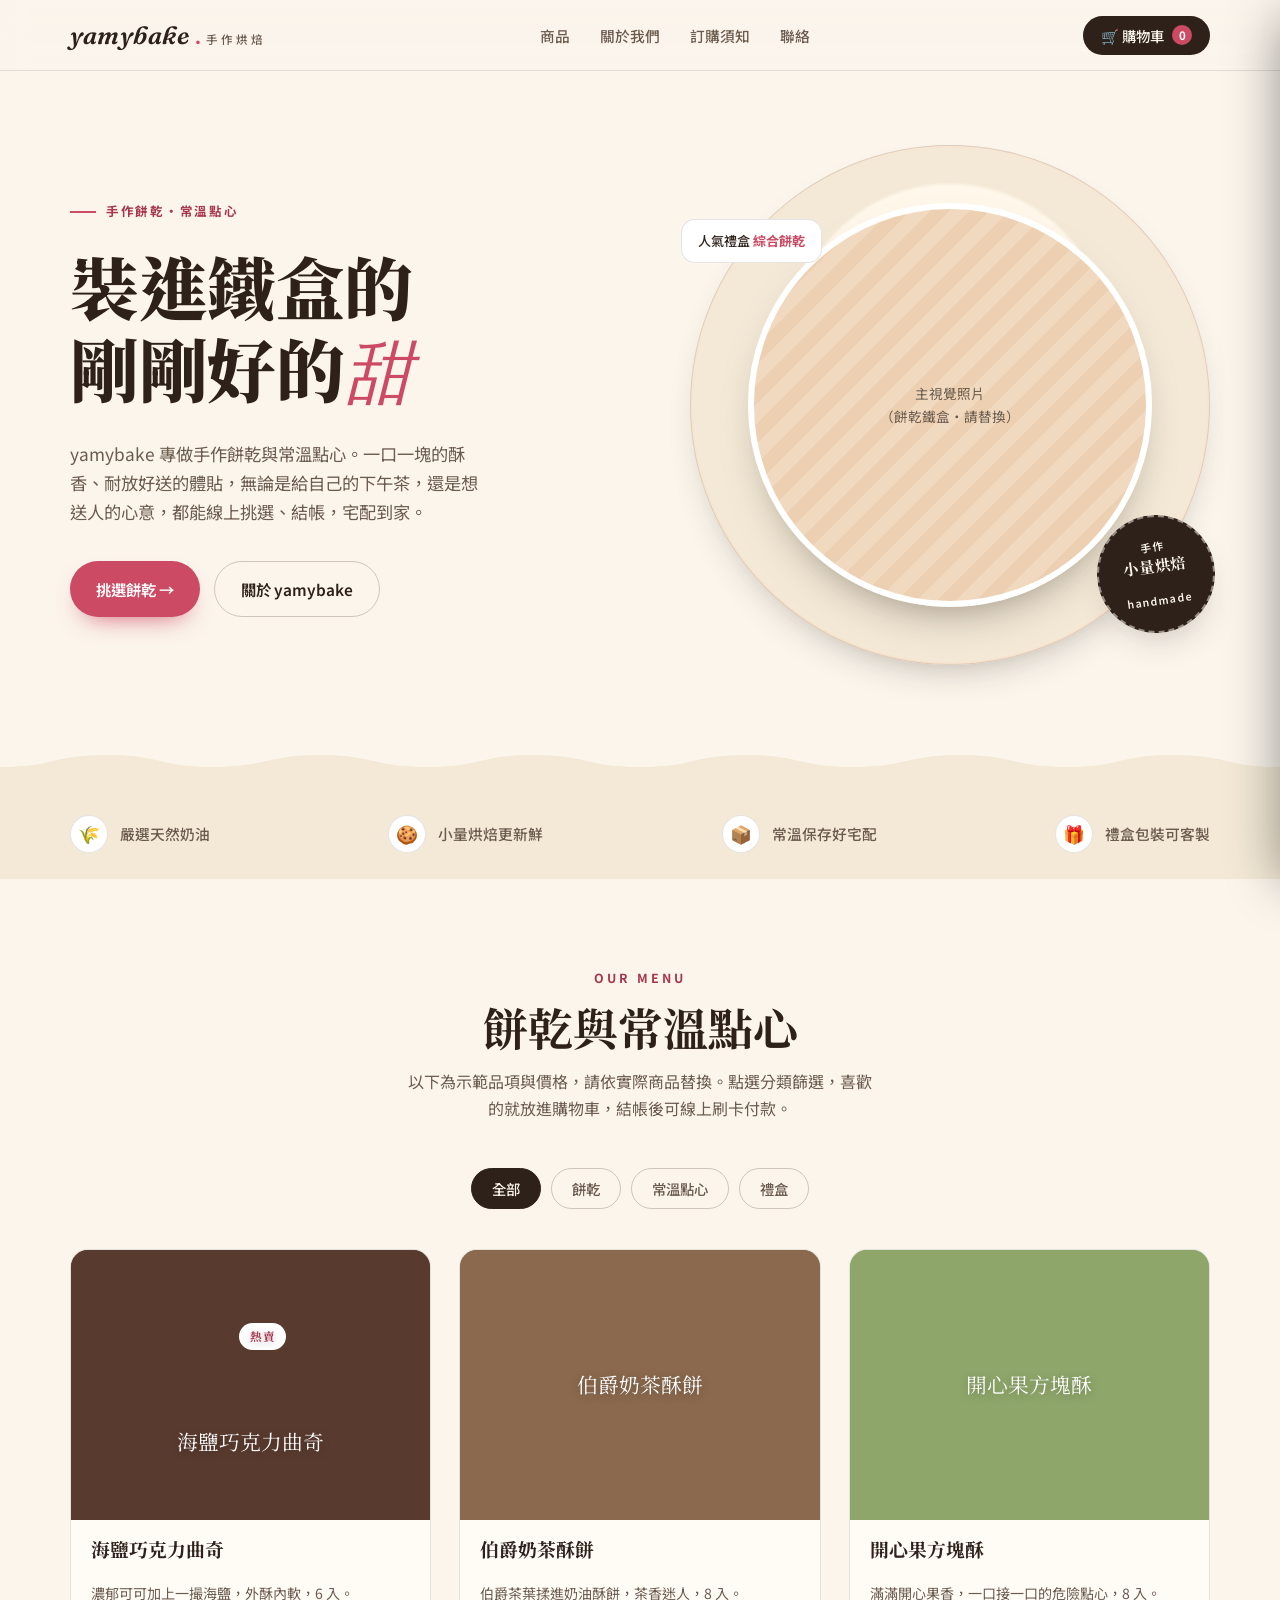
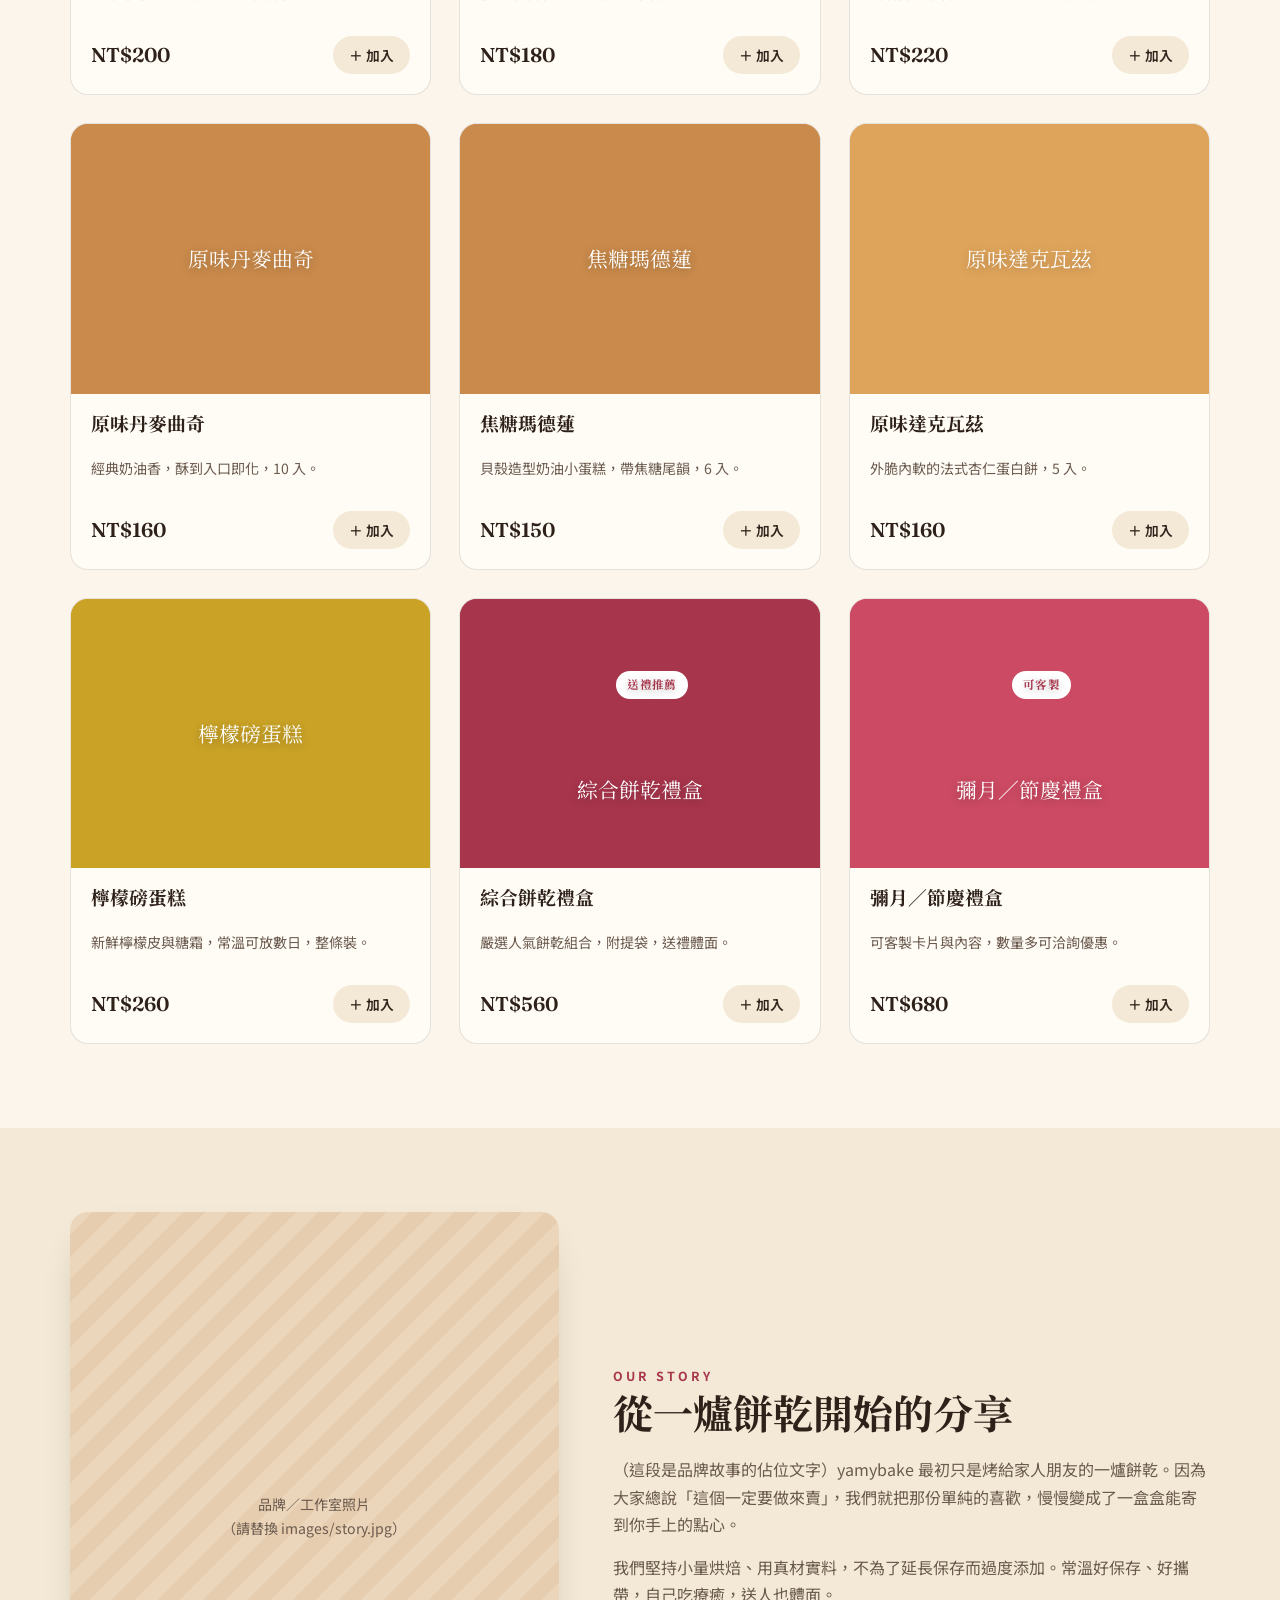
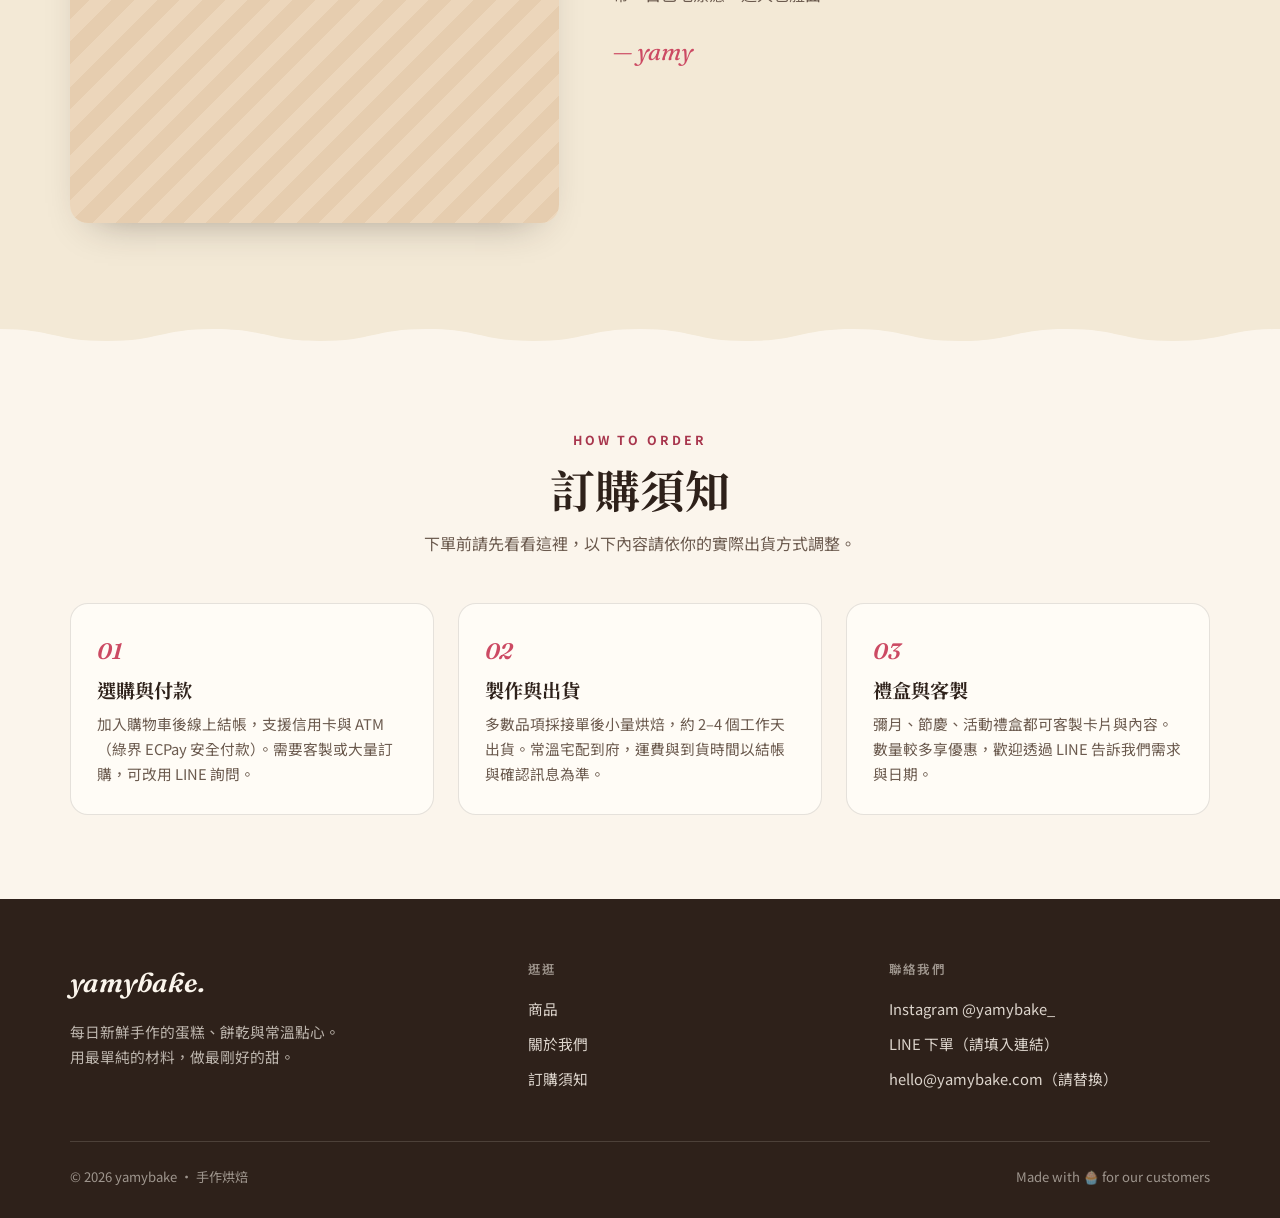
==== index.html @ 39fdef7c "Add files via upload" ====
<!DOCTYPE html>
<html lang="zh-Hant">
<head>
<meta charset="UTF-8">
<meta name="viewport" content="width=device-width, initial-scale=1.0">
<title>yamybake ・ 手作烘焙</title>
<meta name="description" content="yamybake 手作烘焙坊。每日新鮮製作的蛋糕、餅乾與常溫點心，線上瀏覽與下單。">
<link rel="preconnect" href="https://fonts.googleapis.com">
<link rel="preconnect" href="https://fonts.gstatic.com" crossorigin>
<link href="https://fonts.googleapis.com/css2?family=Fraunces:ital,opsz,wght@0,9..144,400;0,9..144,600;1,9..144,500&family=Noto+Sans+TC:wght@400;500;700&family=Noto+Serif+TC:wght@500;700;900&display=swap" rel="stylesheet">
<style>
  :root{
    --paper:#FBF5EC;
    --paper-2:#F3E9D6;
    --card:#FFFCF6;
    --ink:#2E211A;
    --ink-soft:#6B5A4E;
    --berry:#CC4A63;
    --berry-deep:#A8364D;
    --caramel:#DFA45C;
    --pistachio:#8FA76B;
    --line:rgba(46,33,26,.12);
    --line-strong:rgba(46,33,26,.22);
    --shadow:0 18px 40px -24px rgba(46,33,26,.45);
    --serif-tc:"Noto Serif TC",serif;
    --serif-en:"Fraunces",serif;
    --sans:"Noto Sans TC",system-ui,sans-serif;
    --r:18px;
  }
  *{box-sizing:border-box}
  html{scroll-behavior:smooth}
  body{
    margin:0;background:var(--paper);color:var(--ink);
    font-family:var(--sans);font-size:16px;line-height:1.7;
    -webkit-font-smoothing:antialiased;overflow-x:hidden;
  }
  h1,h2,h3{margin:0;line-height:1.2;font-weight:700}
  a{color:inherit}
  img{max-width:100%;display:block}
  button{font-family:inherit;cursor:pointer;border:none;background:none}
  .wrap{width:min(1140px,92vw);margin-inline:auto}
  .en{font-family:var(--serif-en);font-style:italic;font-weight:500}

  /* ---------- NAV ---------- */
  header.nav{
    position:sticky;top:0;z-index:60;
    background:rgba(251,245,236,.82);backdrop-filter:blur(12px);
    border-bottom:1px solid var(--line);
  }
  .nav-in{display:flex;align-items:center;justify-content:space-between;padding:14px 0}
  .brand{display:flex;align-items:baseline;gap:.5ch;text-decoration:none;letter-spacing:.5px}
  .brand .mark{font-family:var(--serif-en);font-style:italic;font-weight:600;font-size:1.55rem}
  .brand .dot{color:var(--berry);font-size:1.55rem;font-family:var(--serif-en)}
  .brand .tag{font-size:.72rem;color:var(--ink-soft);letter-spacing:.28em;text-transform:uppercase;font-weight:500}
  nav.links{display:flex;gap:30px;align-items:center}
  nav.links a{text-decoration:none;font-size:.92rem;font-weight:500;color:var(--ink-soft);transition:color .2s}
  nav.links a:hover{color:var(--ink)}
  .cart-btn{
    position:relative;display:inline-flex;align-items:center;gap:8px;
    background:var(--ink);color:var(--paper);padding:9px 18px;border-radius:999px;
    font-size:.9rem;font-weight:500;transition:transform .18s,background .2s;
  }
  .cart-btn:hover{transform:translateY(-1px);background:#3d2c22}
  .cart-count{
    background:var(--berry);color:#fff;border-radius:999px;min-width:20px;height:20px;
    display:inline-flex;align-items:center;justify-content:center;font-size:.72rem;font-weight:700;padding:0 5px;
  }
  .menu-toggle{display:none}

  /* ---------- HERO ---------- */
  .hero{position:relative;padding:74px 0 90px;overflow:hidden}
  .hero-grid{display:grid;grid-template-columns:1.05fr .95fr;gap:46px;align-items:center}
  .eyebrow{display:inline-flex;align-items:center;gap:10px;font-size:.78rem;letter-spacing:.22em;text-transform:uppercase;color:var(--berry-deep);font-weight:700;margin-bottom:22px}
  .eyebrow::before{content:"";width:26px;height:2px;background:var(--berry)}
  .hero h1{font-family:var(--serif-tc);font-weight:900;font-size:clamp(2.5rem,6vw,4.3rem);letter-spacing:-.5px}
  .hero h1 em{font-family:var(--serif-en);font-style:italic;font-weight:500;color:var(--berry)}
  .hero p.lede{font-size:1.08rem;color:var(--ink-soft);margin:24px 0 34px;max-width:42ch}
  .hero-cta{display:flex;gap:14px;flex-wrap:wrap}
  .btn{display:inline-flex;align-items:center;gap:9px;padding:14px 26px;border-radius:999px;font-weight:600;font-size:.96rem;text-decoration:none;transition:transform .18s,box-shadow .2s,background .2s,color .2s}
  .btn-primary{background:var(--berry);color:#fff;box-shadow:0 12px 26px -14px var(--berry)}
  .btn-primary:hover{transform:translateY(-2px);background:var(--berry-deep)}
  .btn-ghost{border:1.5px solid var(--line-strong);color:var(--ink)}
  .btn-ghost:hover{border-color:var(--ink);transform:translateY(-2px)}

  /* hero visual — stacked plate + seal */
  .hero-visual{position:relative;aspect-ratio:1/1;border-radius:50%;
    background:
      radial-gradient(circle at 50% 38%, #fff7ea 0 38%, transparent 39%),
      radial-gradient(circle at 50% 50%, var(--paper-2) 0 70%, transparent 71%),
      conic-gradient(from 200deg, #f6ddc6, #f7e7d2, #fbe2d2, #f6ddc6);
    box-shadow:var(--shadow);display:grid;place-items:center;border:1px solid var(--line)}
  .hero-photo{width:78%;aspect-ratio:1/1;border-radius:50%;object-fit:cover;border:6px solid #fff;box-shadow:0 22px 44px -22px rgba(46,33,26,.5);
    background:repeating-linear-gradient(135deg,#f0d9bf 0 14px,#ecd0b1 14px 28px);display:grid;place-items:center;color:var(--ink-soft);text-align:center;font-size:.85rem;padding:20px}
  .seal{position:absolute;right:-6px;bottom:6%;width:118px;height:118px;border-radius:50%;
    background:var(--ink);color:var(--paper);display:grid;place-items:center;text-align:center;
    font-size:.66rem;letter-spacing:.12em;line-height:1.5;font-weight:600;transform:rotate(-8deg);
    border:2px dashed rgba(251,245,236,.5);box-shadow:var(--shadow)}
  .seal b{font-family:var(--serif-tc);font-size:.95rem;display:block;letter-spacing:.05em}
  .float-tag{position:absolute;left:-10px;top:14%;background:#fff;border:1px solid var(--line);border-radius:14px;
    padding:10px 16px;box-shadow:var(--shadow);font-size:.82rem;font-weight:500}
  .float-tag b{color:var(--berry)}

  /* scallop divider — the signature piped-cream edge */
  .scallop{display:block;width:100%;height:34px;color:var(--paper)}
  .band{background:var(--paper-2)}

  /* ---------- VALUES strip ---------- */
  .values{background:var(--paper-2);padding:26px 0}
  .values-in{display:flex;gap:14px;justify-content:space-between;flex-wrap:wrap}
  .value{display:flex;align-items:center;gap:12px;font-size:.92rem;color:var(--ink-soft);font-weight:500}
  .value .ic{width:38px;height:38px;border-radius:50%;background:#fff;display:grid;place-items:center;font-size:1.1rem;border:1px solid var(--line)}

  /* ---------- MENU ---------- */
  section.menu{padding:84px 0}
  .sec-head{text-align:center;margin-bottom:46px}
  .sec-head .kicker{font-size:.78rem;letter-spacing:.24em;text-transform:uppercase;color:var(--berry-deep);font-weight:700}
  .sec-head h2{font-family:var(--serif-tc);font-size:clamp(1.9rem,4vw,2.8rem);margin-top:10px}
  .sec-head p{color:var(--ink-soft);max-width:52ch;margin:14px auto 0}
  .cats{display:flex;gap:10px;justify-content:center;flex-wrap:wrap;margin-bottom:40px}
  .cat{padding:9px 20px;border-radius:999px;border:1.5px solid var(--line-strong);font-size:.9rem;font-weight:500;color:var(--ink-soft);background:transparent;transition:all .2s}
  .cat[aria-pressed="true"]{background:var(--ink);color:var(--paper);border-color:var(--ink)}
  .cat:hover{border-color:var(--ink)}

  .grid{display:grid;grid-template-columns:repeat(3,1fr);gap:28px}
  .card{background:var(--card);border:1px solid var(--line);border-radius:var(--r);overflow:hidden;
    display:flex;flex-direction:column;transition:transform .22s,box-shadow .22s}
  .card:hover{transform:translateY(-5px);box-shadow:var(--shadow)}
  .thumb{aspect-ratio:4/3;position:relative;display:grid;place-items:center;color:#fff;font-family:var(--serif-tc);font-size:1.3rem;text-align:center;padding:18px}
  .thumb .ph{position:absolute;inset:0;opacity:.92}
  .thumb span{position:relative;z-index:2;text-shadow:0 2px 10px rgba(0,0,0,.25)}
  .badge{position:absolute;z-index:3;top:12px;left:12px;background:#fff;color:var(--berry-deep);font-size:.72rem;font-weight:700;padding:4px 11px;border-radius:999px;letter-spacing:.04em}
  .card-body{padding:18px 20px 20px;display:flex;flex-direction:column;gap:8px;flex:1}
  .card-body h3{font-family:var(--serif-tc);font-size:1.18rem}
  .card-body .desc{font-size:.88rem;color:var(--ink-soft);flex:1}
  .card-foot{display:flex;align-items:center;justify-content:space-between;margin-top:8px}
  .price{font-family:var(--serif-en);font-style:normal;font-weight:600;font-size:1.25rem}
  .price small{font-size:.8rem;color:var(--ink-soft);font-family:var(--sans);font-weight:400}
  .add{display:inline-flex;align-items:center;gap:7px;background:var(--paper-2);color:var(--ink);
    padding:9px 16px;border-radius:999px;font-size:.86rem;font-weight:600;transition:background .2s,transform .15s}
  .add:hover{background:var(--berry);color:#fff}
  .add:active{transform:scale(.95)}

  /* ---------- STORY ---------- */
  .story{padding:84px 0;background:var(--paper-2)}
  .story-grid{display:grid;grid-template-columns:.9fr 1.1fr;gap:54px;align-items:center}
  .story-img{aspect-ratio:4/5;border-radius:var(--r);background:repeating-linear-gradient(135deg,#ecd6bb 0 16px,#e6cdaf 16px 32px);
    display:grid;place-items:center;color:var(--ink-soft);text-align:center;padding:24px;box-shadow:var(--shadow);font-size:.88rem}
  .story h2{font-family:var(--serif-tc);font-size:clamp(1.8rem,3.6vw,2.5rem);margin-bottom:20px}
  .story p{color:var(--ink-soft);margin:0 0 16px}
  .sign{font-family:var(--serif-en);font-style:italic;font-size:1.5rem;color:var(--berry);margin-top:24px}

  /* ---------- ORDER INFO ---------- */
  .info{padding:84px 0}
  .info-grid{display:grid;grid-template-columns:repeat(3,1fr);gap:24px;margin-top:14px}
  .info-card{background:var(--card);border:1px solid var(--line);border-radius:var(--r);padding:28px 26px}
  .info-card .n{font-family:var(--serif-en);font-style:italic;font-size:1.4rem;color:var(--berry);font-weight:600}
  .info-card h3{font-family:var(--serif-tc);font-size:1.2rem;margin:8px 0 10px}
  .info-card p{color:var(--ink-soft);font-size:.92rem;margin:0}

  /* ---------- FOOTER ---------- */
  footer{background:var(--ink);color:var(--paper);padding:60px 0 30px}
  .foot-grid{display:grid;grid-template-columns:1.3fr 1fr 1fr;gap:40px;margin-bottom:40px}
  footer .mark{font-family:var(--serif-en);font-style:italic;font-weight:600;font-size:1.7rem}
  footer p{color:rgba(251,245,236,.7);font-size:.92rem;margin:14px 0 0}
  footer h4{font-size:.78rem;letter-spacing:.18em;text-transform:uppercase;color:rgba(251,245,236,.55);margin:0 0 16px;font-weight:600}
  footer a{display:block;text-decoration:none;color:rgba(251,245,236,.85);font-size:.92rem;margin-bottom:10px;transition:color .2s}
  footer a:hover{color:#fff}
  .foot-bottom{border-top:1px solid rgba(251,245,236,.15);padding-top:24px;display:flex;justify-content:space-between;flex-wrap:wrap;gap:10px;font-size:.82rem;color:rgba(251,245,236,.55)}

  /* ---------- CART DRAWER ---------- */
  .overlay{position:fixed;inset:0;background:rgba(46,33,26,.45);opacity:0;pointer-events:none;transition:opacity .3s;z-index:90}
  .overlay.open{opacity:1;pointer-events:auto}
  .drawer{position:fixed;top:0;right:0;height:100%;width:min(420px,100vw);background:var(--paper);z-index:100;
    transform:translateX(100%);transition:transform .34s cubic-bezier(.4,0,.2,1);display:flex;flex-direction:column;box-shadow:-20px 0 50px -20px rgba(0,0,0,.4)}
  .drawer.open{transform:none}
  .drawer-head{display:flex;align-items:center;justify-content:space-between;padding:22px 24px;border-bottom:1px solid var(--line)}
  .drawer-head h3{font-family:var(--serif-tc);font-size:1.3rem}
  .close{font-size:1.6rem;line-height:1;color:var(--ink-soft);width:36px;height:36px;border-radius:50%;transition:background .2s}
  .close:hover{background:var(--paper-2)}
  .drawer-body{flex:1;overflow-y:auto;padding:8px 24px}
  .empty{text-align:center;color:var(--ink-soft);padding:60px 10px}
  .empty .big{font-size:2.4rem;margin-bottom:10px}
  .line-item{display:flex;gap:14px;padding:18px 0;border-bottom:1px solid var(--line)}
  .li-thumb{width:62px;height:62px;border-radius:12px;flex-shrink:0;display:grid;place-items:center;color:#fff;font-size:.7rem;text-align:center;font-weight:600}
  .li-main{flex:1;min-width:0}
  .li-main .nm{font-weight:600;font-size:.95rem}
  .li-main .pr{color:var(--ink-soft);font-size:.85rem}
  .qty{display:inline-flex;align-items:center;gap:0;border:1px solid var(--line-strong);border-radius:999px;margin-top:8px}
  .qty button{width:28px;height:28px;font-size:1rem;color:var(--ink);display:grid;place-items:center;border-radius:50%}
  .qty button:hover{color:var(--berry)}
  .qty span{min-width:26px;text-align:center;font-size:.9rem;font-weight:600}
  .li-remove{align-self:flex-start;color:var(--ink-soft);font-size:.78rem;text-decoration:underline;margin-top:2px}
  .li-remove:hover{color:var(--berry)}
  .drawer-foot{padding:20px 24px;border-top:1px solid var(--line);background:var(--card)}
  .total-row{display:flex;justify-content:space-between;align-items:baseline;margin-bottom:16px}
  .total-row .lab{color:var(--ink-soft);font-size:.92rem}
  .total-row .amt{font-family:var(--serif-en);font-weight:600;font-size:1.7rem}
  .checkout-btn{width:100%;background:var(--berry);color:#fff;padding:15px;border-radius:999px;font-size:1rem;font-weight:600;transition:background .2s}
  .checkout-btn:hover{background:var(--berry-deep)}
  .checkout-btn:disabled{background:var(--line-strong);cursor:not-allowed}

  /* checkout form */
  .form-field{margin-bottom:14px}
  .form-field label{display:block;font-size:.82rem;font-weight:600;margin-bottom:6px}
  .form-field input,.form-field select,.form-field textarea{
    width:100%;padding:11px 14px;border:1px solid var(--line-strong);border-radius:12px;font-family:inherit;font-size:.92rem;background:#fff;color:var(--ink)}
  .form-field input:focus,.form-field select:focus,.form-field textarea:focus{outline:2px solid var(--berry);outline-offset:1px;border-color:var(--berry)}
  .form-row{display:grid;grid-template-columns:1fr 1fr;gap:12px}
  .back-link{font-size:.85rem;color:var(--ink-soft);text-decoration:underline;margin-bottom:14px;display:inline-block}
  .send-actions{display:flex;flex-direction:column;gap:10px;margin-top:6px}
  .btn-line{background:#06C755;color:#fff;width:100%;padding:14px;border-radius:999px;font-weight:600;display:flex;align-items:center;justify-content:center;gap:8px}
  .btn-line:hover{filter:brightness(.95)}
  .btn-copy{background:var(--paper-2);color:var(--ink);width:100%;padding:13px;border-radius:999px;font-weight:600}
  .btn-copy:hover{background:var(--line-strong)}
  .order-preview{background:#fff;border:1px dashed var(--line-strong);border-radius:12px;padding:14px;font-size:.82rem;white-space:pre-wrap;color:var(--ink-soft);max-height:140px;overflow:auto;margin-bottom:14px}

  /* toast */
  .toast{position:fixed;bottom:26px;left:50%;transform:translateX(-50%) translateY(20px);
    background:var(--ink);color:var(--paper);padding:13px 24px;border-radius:999px;font-size:.9rem;font-weight:500;
    opacity:0;pointer-events:none;transition:all .3s;z-index:200;box-shadow:var(--shadow)}
  .toast.show{opacity:1;transform:translateX(-50%) translateY(0)}

  /* reveal animation */
  .reveal{opacity:0;transform:translateY(22px);transition:opacity .7s ease,transform .7s ease}
  .reveal.in{opacity:1;transform:none}

  /* ---------- RESPONSIVE ---------- */
  @media(max-width:900px){
    .hero-grid{grid-template-columns:1fr;gap:36px}
    .hero-visual{max-width:380px;margin-inline:auto;order:-1}
    .story-grid{grid-template-columns:1fr;gap:30px}
    .grid{grid-template-columns:repeat(2,1fr);gap:18px}
    .info-grid{grid-template-columns:1fr}
    .foot-grid{grid-template-columns:1fr;gap:28px}
    nav.links{display:none}
    .menu-toggle{display:grid;place-items:center;width:42px;height:42px;border-radius:50%;background:var(--paper-2)}
    nav.links.show{display:flex;position:absolute;top:100%;left:0;right:0;background:var(--paper);flex-direction:column;gap:0;padding:8px 0;border-bottom:1px solid var(--line)}
    nav.links.show a{padding:13px 6vw;width:100%}
  }
  @media(max-width:540px){
    .grid{grid-template-columns:1fr}
    .values-in{justify-content:flex-start}
    .form-row{grid-template-columns:1fr}
  }
  @media(prefers-reduced-motion:reduce){
    *{transition:none!important;animation:none!important;scroll-behavior:auto}
    .reveal{opacity:1;transform:none}
  }
</style>
</head>
<body>

<!-- ============ NAV ============ -->
<header class="nav">
  <div class="wrap nav-in">
    <a href="#top" class="brand">
      <span class="mark">yamybake</span><span class="dot">.</span>
      <span class="tag">手作烘焙</span>
    </a>
    <nav class="links" id="navLinks">
      <a href="#menu">商品</a>
      <a href="#story">關於我們</a>
      <a href="#info">訂購須知</a>
      <a href="#contact">聯絡</a>
    </nav>
    <div style="display:flex;align-items:center;gap:10px">
      <button class="cart-btn" id="openCart" aria-label="開啟購物車">
        🛒 購物車 <span class="cart-count" id="cartCount">0</span>
      </button>
      <button class="menu-toggle" id="menuToggle" aria-label="選單">☰</button>
    </div>
  </div>
</header>

<!-- ============ HERO ============ -->
<main id="top">
<section class="hero">
  <div class="wrap hero-grid">
    <div class="reveal">
      <span class="eyebrow">手作餅乾・常溫點心</span>
      <h1>裝進鐵盒的<br>剛剛好的<em>甜</em></h1>
      <p class="lede">yamybake 專做手作餅乾與常溫點心。一口一塊的酥香、耐放好送的體貼，無論是給自己的下午茶，還是想送人的心意，都能線上挑選、結帳，宅配到家。</p>
      <div class="hero-cta">
        <a href="#menu" class="btn btn-primary">挑選餅乾 →</a>
        <a href="#story" class="btn btn-ghost">關於 yamybake</a>
      </div>
    </div>
    <div class="reveal">
      <div class="hero-visual">
        <!-- 換成你的招牌甜點照：把下面 div 換成 <img src="images/hero.jpg" class="hero-photo" alt="..."> -->
        <div class="hero-photo">主視覺照片<br>（餅乾鐵盒・請替換）</div>
        <div class="seal"><span>手作<br><b>小量烘焙</b><br>handmade</span></div>
        <div class="float-tag">人氣禮盒 <b>綜合餅乾</b></div>
      </div>
    </div>
  </div>
</section>
</main>

<svg class="scallop" viewBox="0 0 1200 34" preserveAspectRatio="none" aria-hidden="true"><path fill="currentColor" d="M0,34 V12 C50,12 50,0 100,0 S150,12 200,12 250,0 300,0 350,12 400,12 450,0 500,0 550,12 600,12 650,0 700,0 750,12 800,12 850,0 900,0 950,12 1000,12 1050,0 1100,0 1150,12 1200,12 V34 Z" style="color:var(--paper-2)"></path></svg>

<!-- ============ VALUES ============ -->
<div class="values">
  <div class="wrap values-in">
    <div class="value"><span class="ic">🌾</span>嚴選天然奶油</div>
    <div class="value"><span class="ic">🍪</span>小量烘焙更新鮮</div>
    <div class="value"><span class="ic">📦</span>常溫保存好宅配</div>
    <div class="value"><span class="ic">🎁</span>禮盒包裝可客製</div>
  </div>
</div>

<!-- ============ MENU ============ -->
<section class="menu" id="menu">
  <div class="wrap">
    <div class="sec-head reveal">
      <span class="kicker">Our Menu</span>
      <h2>餅乾與常溫點心</h2>
      <p>以下為示範品項與價格，請依實際商品替換。點選分類篩選，喜歡的就放進購物車，結帳後可線上刷卡付款。</p>
    </div>
    <div class="cats" id="cats"></div>
    <div class="grid" id="grid"></div>
  </div>
</section>

<!-- ============ STORY ============ -->
<section class="story" id="story">
  <div class="wrap story-grid">
    <div class="story-img reveal">品牌／工作室照片<br>（請替換 images/story.jpg）</div>
    <div class="reveal">
      <span class="kicker" style="color:var(--berry-deep);font-weight:700;letter-spacing:.24em;text-transform:uppercase;font-size:.78rem">Our Story</span>
      <h2>從一爐餅乾開始的分享</h2>
      <p>（這段是品牌故事的佔位文字）yamybake 最初只是烤給家人朋友的一爐餅乾。因為大家總說「這個一定要做來賣」，我們就把那份單純的喜歡，慢慢變成了一盒盒能寄到你手上的點心。</p>
      <p>我們堅持小量烘焙、用真材實料，不為了延長保存而過度添加。常溫好保存、好攜帶，自己吃療癒，送人也體面。</p>
      <div class="sign">— yamy</div>
    </div>
  </div>
</section>

<svg class="scallop" viewBox="0 0 1200 34" preserveAspectRatio="none" aria-hidden="true" style="transform:scaleY(-1)"><path fill="currentColor" d="M0,34 V12 C50,12 50,0 100,0 S150,12 200,12 250,0 300,0 350,12 400,12 450,0 500,0 550,12 600,12 650,0 700,0 750,12 800,12 850,0 900,0 950,12 1000,12 1050,0 1100,0 1150,12 1200,12 V34 Z" style="color:var(--paper-2)"></path></svg>

<!-- ============ ORDER INFO ============ -->
<section class="info" id="info">
  <div class="wrap">
    <div class="sec-head reveal">
      <span class="kicker">How to Order</span>
      <h2>訂購須知</h2>
      <p>下單前請先看看這裡，以下內容請依你的實際出貨方式調整。</p>
    </div>
    <div class="info-grid">
      <div class="info-card reveal"><div class="n">01</div><h3>選購與付款</h3><p>加入購物車後線上結帳，支援信用卡與 ATM（綠界 ECPay 安全付款）。需要客製或大量訂購，可改用 LINE 詢問。</p></div>
      <div class="info-card reveal"><div class="n">02</div><h3>製作與出貨</h3><p>多數品項採接單後小量烘焙，約 2–4 個工作天出貨。常溫宅配到府，運費與到貨時間以結帳與確認訊息為準。</p></div>
      <div class="info-card reveal"><div class="n">03</div><h3>禮盒與客製</h3><p>彌月、節慶、活動禮盒都可客製卡片與內容。數量較多享優惠，歡迎透過 LINE 告訴我們需求與日期。</p></div>
    </div>
  </div>
</section>

<!-- ============ FOOTER ============ -->
<footer id="contact">
  <div class="wrap">
    <div class="foot-grid">
      <div>
        <span class="mark">yamybake.</span>
        <p>每日新鮮手作的蛋糕、餅乾與常溫點心。<br>用最單純的材料，做最剛好的甜。</p>
      </div>
      <div>
        <h4>逛逛</h4>
        <a href="#menu">商品</a>
        <a href="#story">關於我們</a>
        <a href="#info">訂購須知</a>
      </div>
      <div>
        <h4>聯絡我們</h4>
        <a href="https://www.instagram.com/yamybake_/" target="_blank" rel="noopener">Instagram @yamybake_</a>
        <a href="#" id="lineFoot" target="_blank" rel="noopener">LINE 下單（請填入連結）</a>
        <a href="mailto:hello@yamybake.com">hello@yamybake.com（請替換）</a>
      </div>
    </div>
    <div class="foot-bottom">
      <span>© <span id="yr"></span> yamybake ・ 手作烘焙</span>
      <span>Made with 🧁 for our customers</span>
    </div>
  </div>
</footer>

<!-- ============ CART DRAWER ============ -->
<div class="overlay" id="overlay"></div>
<aside class="drawer" id="drawer" aria-label="購物車" aria-hidden="true">
  <div class="drawer-head">
    <h3 id="drawerTitle">你的購物車</h3>
    <button class="close" id="closeCart" aria-label="關閉">×</button>
  </div>
  <div class="drawer-body" id="drawerBody"></div>
  <div class="drawer-foot" id="drawerFoot"></div>
</aside>

<div class="toast" id="toast"></div>

<script>
/* =====================================================================
   1) 商品資料 — 直接在這裡編輯你的真實商品
   - 沒有照片時用 color 當底色佔位；之後加上 img: "images/xxx.jpg"
   - cat 是分類，會自動產生分類篩選按鈕
   ===================================================================== */
const PRODUCTS = [
  { id:"p1", name:"海鹽巧克力曲奇", cat:"餅乾", price:200, color:"#5A3A2E",
    desc:"濃郁可可加上一撮海鹽，外酥內軟，6 入。", badge:"熱賣", img:"" },
  { id:"p2", name:"伯爵奶茶酥餅", cat:"餅乾", price:180, color:"#8A6A4F",
    desc:"伯爵茶葉揉進奶油酥餅，茶香迷人，8 入。", badge:"", img:"" },
  { id:"p3", name:"開心果方塊酥", cat:"餅乾", price:220, color:"#8FA76B",
    desc:"滿滿開心果香，一口接一口的危險點心，8 入。", badge:"", img:"" },
  { id:"p4", name:"原味丹麥曲奇", cat:"餅乾", price:160, color:"#C98A4B",
    desc:"經典奶油香，酥到入口即化，10 入。", badge:"", img:"" },
  { id:"p5", name:"焦糖瑪德蓮", cat:"常溫點心", price:150, color:"#C98A4B",
    desc:"貝殼造型奶油小蛋糕，帶焦糖尾韻，6 入。", badge:"", img:"" },
  { id:"p6", name:"原味達克瓦茲", cat:"常溫點心", price:160, color:"#DFA45C",
    desc:"外脆內軟的法式杏仁蛋白餅，5 入。", badge:"", img:"" },
  { id:"p7", name:"檸檬磅蛋糕", cat:"常溫點心", price:260, color:"#C9A227",
    desc:"新鮮檸檬皮與糖霜，常溫可放數日，整條裝。", badge:"", img:"" },
  { id:"p8", name:"綜合餅乾禮盒", cat:"禮盒", price:560, color:"#A8364D",
    desc:"嚴選人氣餅乾組合，附提袋，送禮體面。", badge:"送禮推薦", img:"" },
  { id:"p9", name:"彌月／節慶禮盒", cat:"禮盒", price:680, color:"#CC4A63",
    desc:"可客製卡片與內容，數量多可洽詢優惠。", badge:"可客製", img:"" },
];

/* 你的聯絡與金流設定 — 換成真實資料 */
const SHOP = {
  name: "yamybake",
  lineUrl: "https://line.me/R/ti/p/@你的LINE_ID",   // ← 換成你的 LINE 官方帳號連結
  email: "hello@yamybake.com",                        // ← 換成你的 Email
  currency: "NT$",
  // ↓ 線上付款端點：部署 worker.js 到 Cloudflare 後，把網址貼這裡
  //   先留空字串 "" 也可以，付款按鈕會提示尚未設定。
  payEndpoint: "https://yamybake-pay.你的子網域.workers.dev"
};

/* =====================================================================
   2) 以下為功能程式，一般不需要修改
   ===================================================================== */
const $ = s => document.querySelector(s);
const fmt = n => SHOP.currency + n.toLocaleString();
let cart = loadCart();
let activeCat = "全部";

/* ---- 渲染分類 ---- */
function renderCats(){
  const cats = ["全部", ...new Set(PRODUCTS.map(p=>p.cat))];
  $("#cats").innerHTML = cats.map(c =>
    `<button class="cat" data-cat="${c}" aria-pressed="${c===activeCat}">${c}</button>`).join("");
  $("#cats").querySelectorAll(".cat").forEach(b=>{
    b.onclick = ()=>{ activeCat = b.dataset.cat; renderCats(); renderGrid(); };
  });
}

/* ---- 渲染商品 ---- */
function renderGrid(){
  const list = activeCat==="全部" ? PRODUCTS : PRODUCTS.filter(p=>p.cat===activeCat);
  $("#grid").innerHTML = list.map(p=>`
    <article class="card reveal in">
      <div class="thumb" style="background:${p.color}">
        ${p.img ? `<img class="ph" src="${p.img}" alt="${p.name}">` : `<div class="ph" style="background:${p.color}"></div>`}
        ${p.badge ? `<span class="badge">${p.badge}</span>` : ""}
        ${p.img ? "" : `<span>${p.name}</span>`}
      </div>
      <div class="card-body">
        <h3>${p.name}</h3>
        <p class="desc">${p.desc}</p>
        <div class="card-foot">
          <div class="price">${fmt(p.price)}</div>
          <button class="add" data-add="${p.id}">＋ 加入</button>
        </div>
      </div>
    </article>`).join("");
  $("#grid").querySelectorAll("[data-add]").forEach(b=>{
    b.onclick = ()=>{ addToCart(b.dataset.add); };
  });
}

/* ---- 購物車邏輯 ---- */
function addToCart(id){
  cart[id] = (cart[id]||0) + 1;
  saveCart(); updateCount(); renderDrawer();
  const p = PRODUCTS.find(x=>x.id===id);
  toast(`已加入「${p.name}」`);
}
function changeQty(id, d){
  cart[id] = (cart[id]||0) + d;
  if(cart[id] <= 0) delete cart[id];
  saveCart(); updateCount(); renderDrawer();
}
function removeItem(id){ delete cart[id]; saveCart(); updateCount(); renderDrawer(); }
function cartItems(){ return Object.keys(cart).map(id=>({...PRODUCTS.find(p=>p.id===id), qty:cart[id]})).filter(x=>x.id); }
function cartTotal(){ return cartItems().reduce((s,i)=>s+i.price*i.qty,0); }
function updateCount(){
  const n = cartItems().reduce((s,i)=>s+i.qty,0);
  $("#cartCount").textContent = n;
}

/* ---- 抽屜：購物車檢視 ---- */
function renderDrawer(){
  const items = cartItems();
  $("#drawerTitle").textContent = "你的購物車";
  if(items.length===0){
    $("#drawerBody").innerHTML = `<div class="empty"><div class="big">🧺</div>購物車是空的<br><span style="font-size:.88rem">挑幾樣喜歡的甜點吧</span></div>`;
    $("#drawerFoot").innerHTML = "";
    return;
  }
  $("#drawerBody").innerHTML = items.map(i=>`
    <div class="line-item">
      <div class="li-thumb" style="background:${i.color}">${i.img?`<img src="${i.img}" alt="" style="width:100%;height:100%;object-fit:cover;border-radius:12px">`:i.name}</div>
      <div class="li-main">
        <div class="nm">${i.name}</div>
        <div class="pr">${fmt(i.price)}</div>
        <div class="qty">
          <button data-minus="${i.id}" aria-label="減少">−</button>
          <span>${i.qty}</span>
          <button data-plus="${i.id}" aria-label="增加">＋</button>
        </div>
      </div>
      <button class="li-remove" data-rm="${i.id}">移除</button>
    </div>`).join("");
  $("#drawerFoot").innerHTML = `
    <div class="total-row"><span class="lab">小計</span><span class="amt">${fmt(cartTotal())}</span></div>
    <button class="checkout-btn" id="goCheckout">前往結帳 →</button>`;
  $("#drawerBody").querySelectorAll("[data-plus]").forEach(b=>b.onclick=()=>changeQty(b.dataset.plus,1));
  $("#drawerBody").querySelectorAll("[data-minus]").forEach(b=>b.onclick=()=>changeQty(b.dataset.minus,-1));
  $("#drawerBody").querySelectorAll("[data-rm]").forEach(b=>b.onclick=()=>removeItem(b.dataset.rm));
  $("#goCheckout").onclick = renderCheckout;
}

/* ---- 抽屜：結帳表單 ---- */
function renderCheckout(){
  $("#drawerTitle").textContent = "填寫訂購資料";
  $("#drawerBody").innerHTML = `
    <a class="back-link" id="backToCart">← 回到購物車</a>
    <div class="form-field"><label for="f-name">姓名／稱呼 *</label><input id="f-name" placeholder="王小美"></div>
    <div class="form-row">
      <div class="form-field"><label for="f-phone">電話 *</label><input id="f-phone" placeholder="09xx-xxx-xxx"></div>
      <div class="form-field"><label for="f-date">希望取貨日</label><input id="f-date" type="date"></div>
    </div>
    <div class="form-field"><label for="f-method">取貨方式</label>
      <select id="f-method"><option>門市自取</option><option>宅配（冷藏）</option><option>宅配（常溫）</option><option>面交</option></select>
    </div>
    <div class="form-field"><label for="f-note">備註（口味、地址、客製需求…）</label><textarea id="f-note" rows="2" placeholder="例：草莓生乳捲不要太甜"></textarea></div>
    <div class="form-field"><label>訂單明細</label><div class="order-preview" id="orderPreview"></div></div>`;
  $("#drawerFoot").innerHTML = `
    <div class="total-row"><span class="lab">應付金額</span><span class="amt">${fmt(cartTotal())}</span></div>
    <div class="send-actions">
      <button class="checkout-btn" id="payNow" style="margin-bottom:2px">前往付款（信用卡／ATM）→</button>
      <button class="btn-line" id="sendLine">用 LINE 詢問或客製</button>
      <button class="btn-copy" id="copyOrder">複製訂單明細</button>
    </div>`;
  $("#orderPreview").textContent = buildOrderText();
  $("#backToCart").onclick = renderDrawer;
  ["f-name","f-phone","f-date","f-method","f-note"].forEach(id=>{
    document.getElementById(id).addEventListener("input", ()=>{ $("#orderPreview").textContent = buildOrderText(); });
  });
  $("#payNow").onclick = payWithEcpay;
  $("#sendLine").onclick = sendViaLine;
  $("#copyOrder").onclick = ()=>{ copyText(buildOrderText()); };
}

/* ---- 產生訂單文字 ---- */
function buildOrderText(){
  const v = id => (document.getElementById(id)?.value || "").trim();
  const items = cartItems();
  let t = `【${SHOP.name} 訂單】\n`;
  t += "──────────\n";
  items.forEach(i=>{ t += `・${i.name} x${i.qty}　${fmt(i.price*i.qty)}\n`; });
  t += "──────────\n";
  t += `合計：${fmt(cartTotal())}\n\n`;
  t += `姓名：${v("f-name")||"（未填）"}\n`;
  t += `電話：${v("f-phone")||"（未填）"}\n`;
  t += `取貨日：${v("f-date")||"（未填）"}\n`;
  t += `取貨方式：${v("f-method")||"（未填）"}\n`;
  const note = v("f-note"); if(note) t += `備註：${note}\n`;
  return t;
}

/* ---- 送出方式 ---- */
function payWithEcpay(){
  if(!validate()) return;
  if(!SHOP.payEndpoint || SHOP.payEndpoint.includes("你的子網域")){
    toast("尚未設定付款端點，請先部署 worker.js"); return;
  }
  const v = id => (document.getElementById(id)?.value || "").trim();
  const order = {
    items: cartItems().map(i=>({ id:i.id, qty:i.qty })),  // 金額由後端依 id 重算，防竄改
    customer: { name:v("f-name"), phone:v("f-phone"), date:v("f-date"), method:v("f-method"), note:v("f-note") }
  };
  // 以表單 POST 整頁導向 Worker，Worker 會回傳自動送往綠界的付款頁
  const f = document.createElement("form");
  f.method = "POST"; f.action = SHOP.payEndpoint;
  const inp = document.createElement("input");
  inp.type = "hidden"; inp.name = "order"; inp.value = JSON.stringify(order);
  f.appendChild(inp); document.body.appendChild(f);
  toast("正在前往安全付款頁…");
  f.submit();
}
function sendViaLine(){
  copyText(buildOrderText(), false);
  toast("訂單已複製，請在 LINE 貼上送出 💬");
  setTimeout(()=>window.open(SHOP.lineUrl, "_blank","noopener"), 600);
}
function validate(){
  const name = document.getElementById("f-name").value.trim();
  const phone = document.getElementById("f-phone").value.trim();
  if(!name || !phone){ toast("請先填寫姓名與電話"); return false; }
  return true;
}
function copyText(text, withToast=true){
  navigator.clipboard?.writeText(text).then(()=>{ if(withToast) toast("已複製訂單明細 ✓"); })
    .catch(()=>{ if(withToast) toast("複製失敗，請手動選取"); });
}

/* ---- 抽屜開關 ---- */
function openCart(){ renderDrawer(); $("#drawer").classList.add("open"); $("#overlay").classList.add("open"); $("#drawer").setAttribute("aria-hidden","false"); }
function closeCart(){ $("#drawer").classList.remove("open"); $("#overlay").classList.remove("open"); $("#drawer").setAttribute("aria-hidden","true"); }

/* ---- toast ---- */
let toastTimer;
function toast(msg){
  const el = $("#toast"); el.textContent = msg; el.classList.add("show");
  clearTimeout(toastTimer); toastTimer = setTimeout(()=>el.classList.remove("show"), 2200);
}

/* ---- 儲存（GitHub Pages 上可正常使用 localStorage）---- */
function saveCart(){ try{ localStorage.setItem("yamybake_cart", JSON.stringify(cart)); }catch(e){} }
function loadCart(){ try{ return JSON.parse(localStorage.getItem("yamybake_cart")) || {}; }catch(e){ return {}; } }

/* ---- 事件綁定 ---- */
$("#openCart").onclick = openCart;
$("#closeCart").onclick = closeCart;
$("#overlay").onclick = closeCart;
$("#menuToggle").onclick = ()=> $("#navLinks").classList.toggle("show");
$("#navLinks").querySelectorAll("a").forEach(a=>a.onclick=()=>$("#navLinks").classList.remove("show"));
$("#lineFoot").href = SHOP.lineUrl;
$("#yr").textContent = new Date().getFullYear();

/* ---- 捲動淡入 ---- */
const io = new IntersectionObserver(es=>es.forEach(e=>{ if(e.isIntersecting){ e.target.classList.add("in"); io.unobserve(e.target);} }),{threshold:.12});
document.querySelectorAll(".reveal").forEach(el=>io.observe(el));

/* ---- 初始化 ---- */
renderCats(); renderGrid(); updateCount();
</script>
</body>
</html>
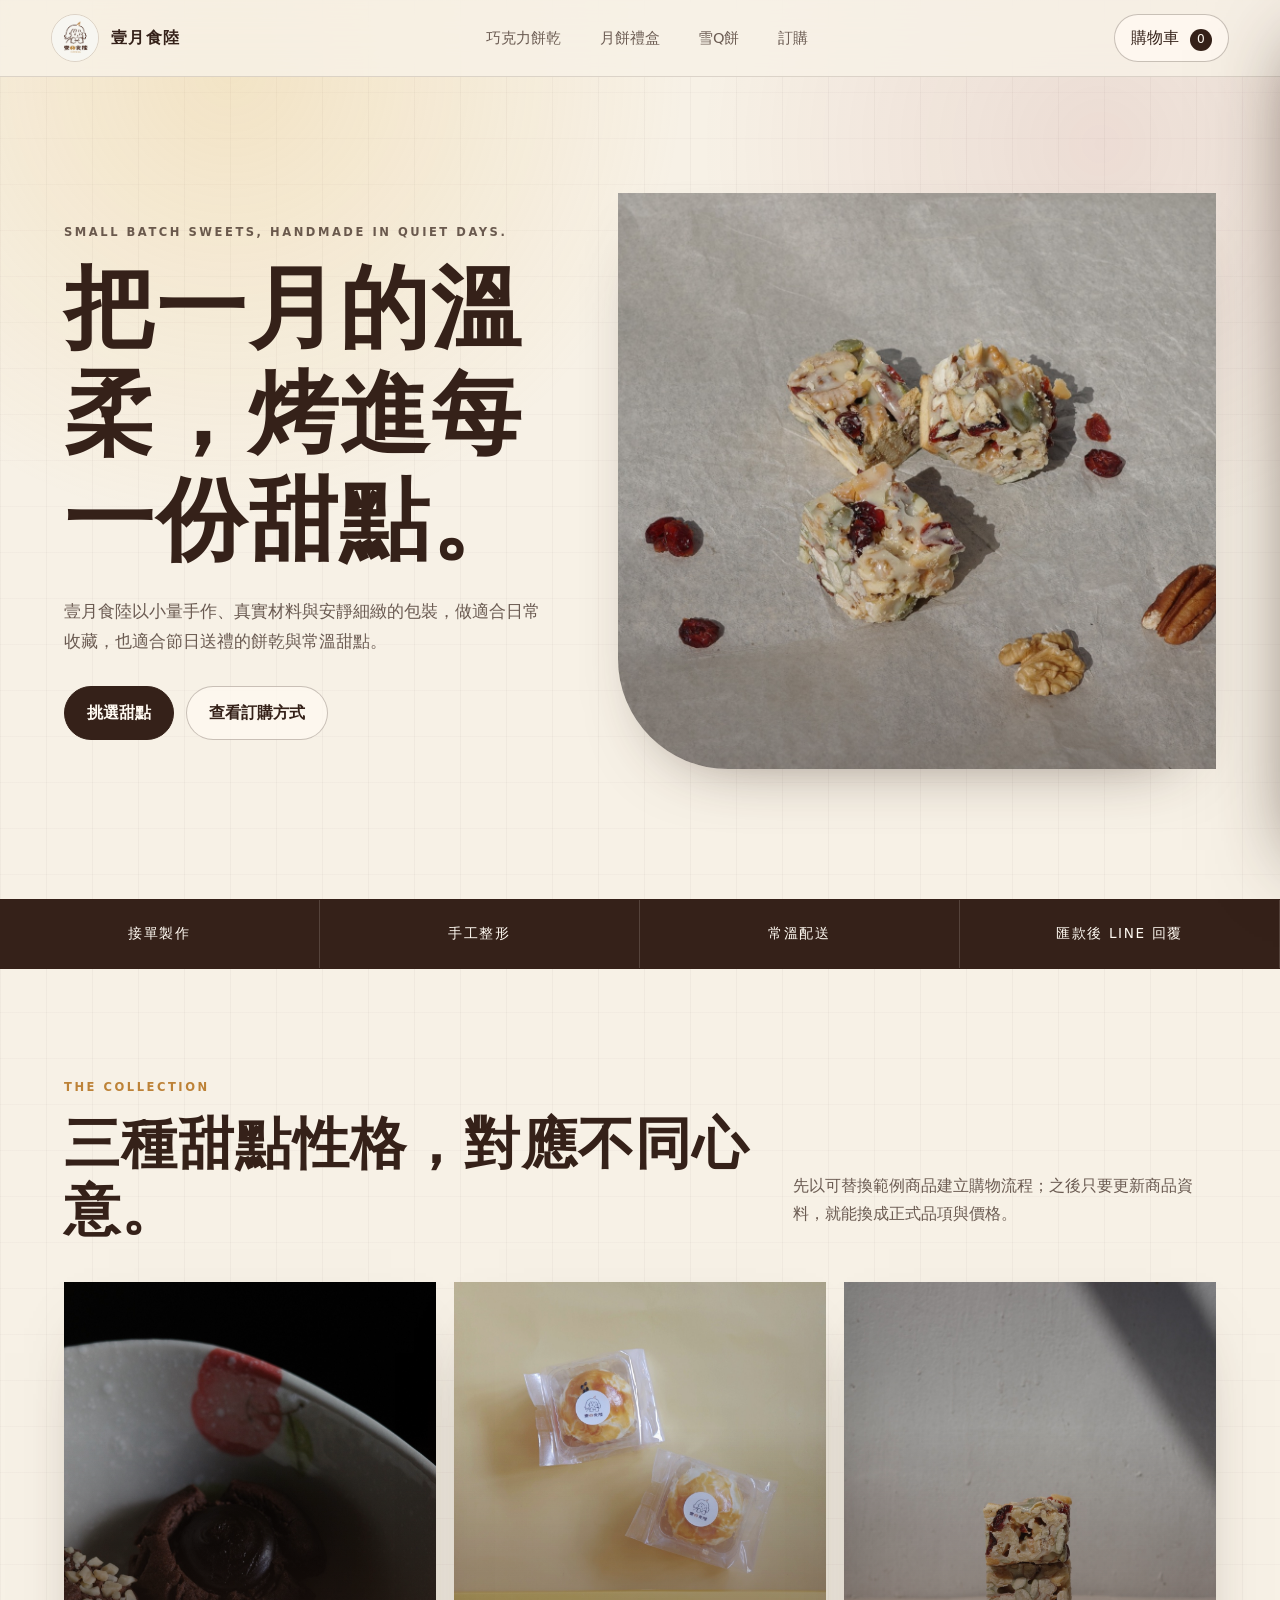
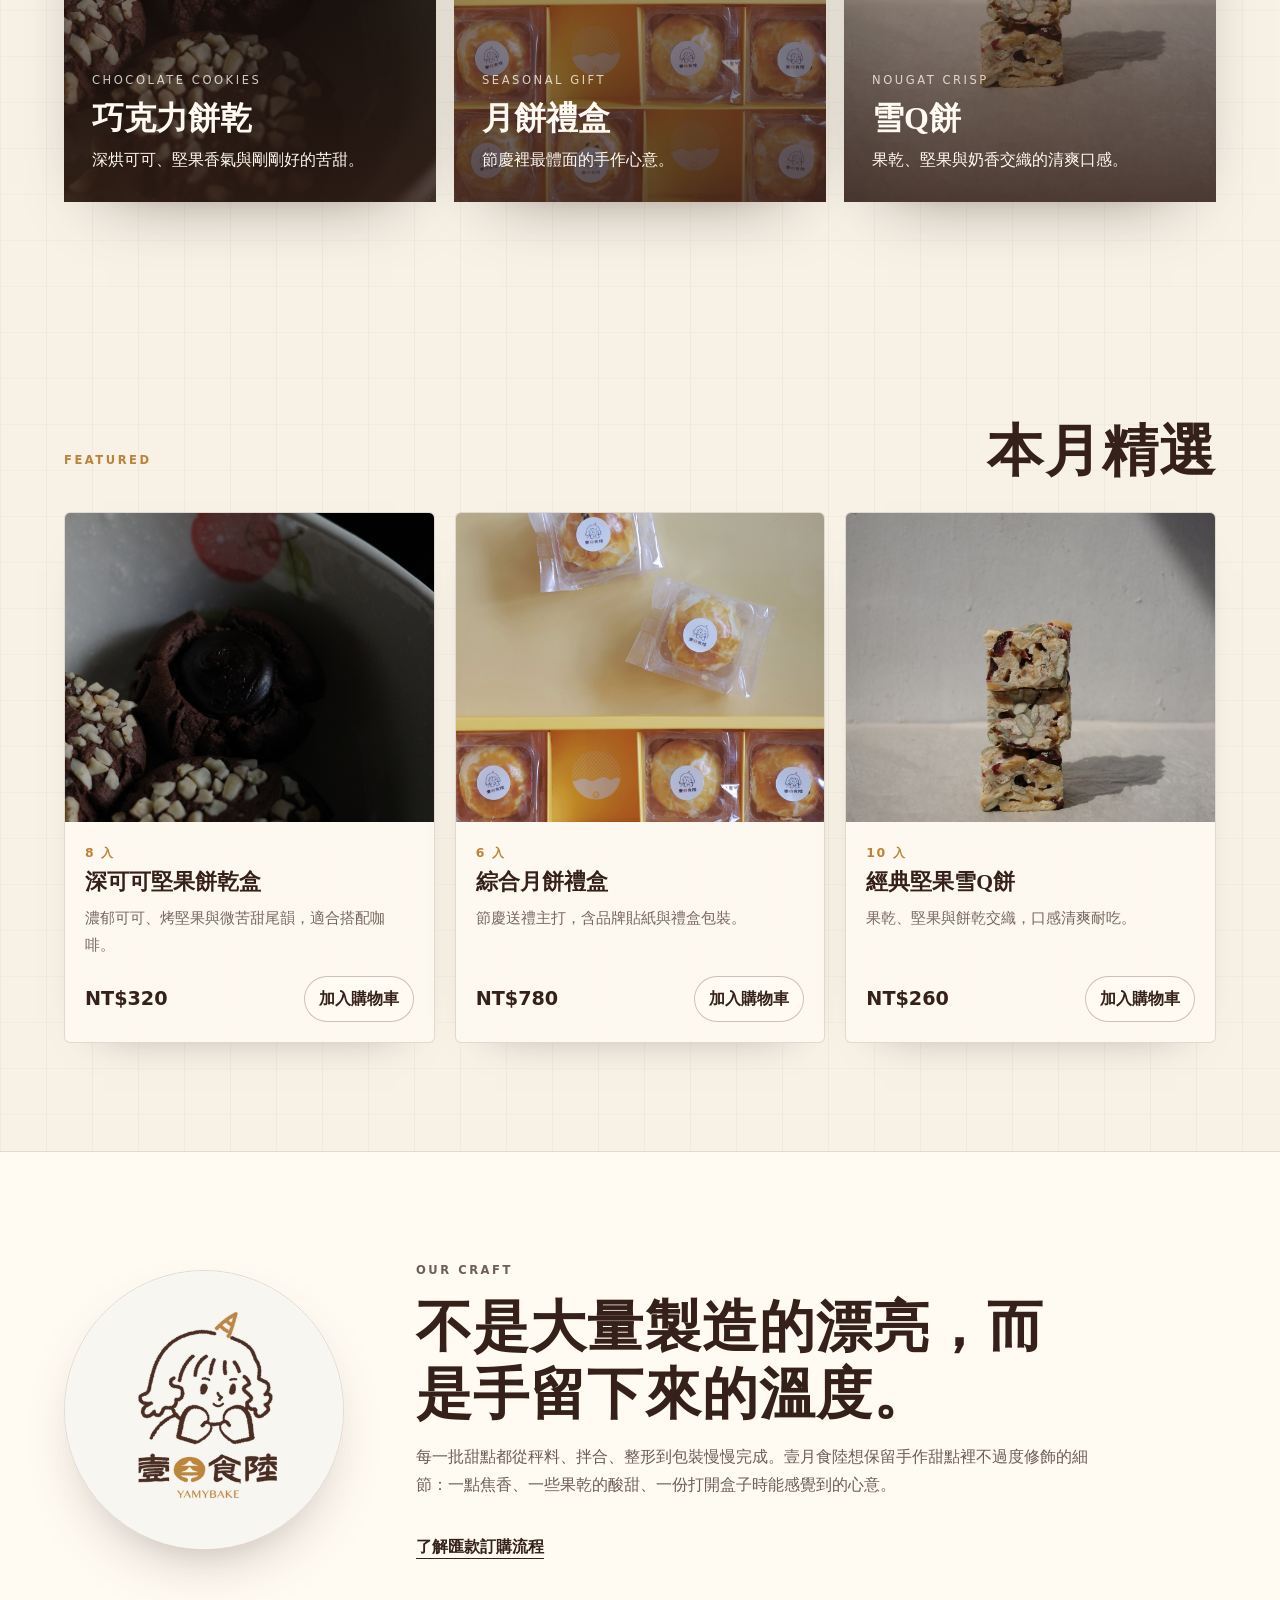
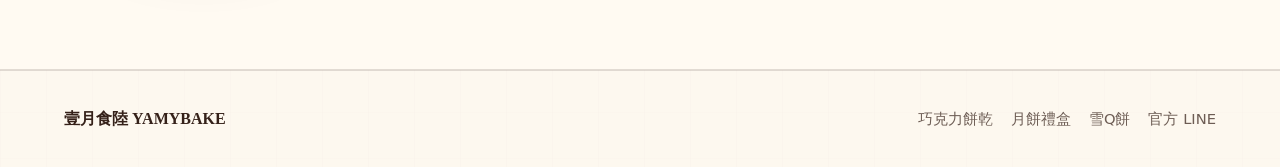
==== commit ddd53876: "Redesign storefront and checkout flow" ====
--- a/index.html
+++ b/index.html
@@ -1,647 +1,112 @@
-<!DOCTYPE html>
+<!doctype html>
 <html lang="zh-Hant">
 <head>
-<meta charset="UTF-8">
-<meta name="viewport" content="width=device-width, initial-scale=1.0">
-<title>yamybake ・ 手作烘焙</title>
-<meta name="description" content="yamybake 手作烘焙坊。每日新鮮製作的蛋糕、餅乾與常溫點心，線上瀏覽與下單。">
-<link rel="preconnect" href="https://fonts.googleapis.com">
-<link rel="preconnect" href="https://fonts.gstatic.com" crossorigin>
-<link href="https://fonts.googleapis.com/css2?family=Fraunces:ital,opsz,wght@0,9..144,400;0,9..144,600;1,9..144,500&family=Noto+Sans+TC:wght@400;500;700&family=Noto+Serif+TC:wght@500;700;900&display=swap" rel="stylesheet">
-<style>
-  :root{
-    --paper:#FBF5EC;
-    --paper-2:#F3E9D6;
-    --card:#FFFCF6;
-    --ink:#2E211A;
-    --ink-soft:#6B5A4E;
-    --berry:#CC4A63;
-    --berry-deep:#A8364D;
-    --caramel:#DFA45C;
-    --pistachio:#8FA76B;
-    --line:rgba(46,33,26,.12);
-    --line-strong:rgba(46,33,26,.22);
-    --shadow:0 18px 40px -24px rgba(46,33,26,.45);
-    --serif-tc:"Noto Serif TC",serif;
-    --serif-en:"Fraunces",serif;
-    --sans:"Noto Sans TC",system-ui,sans-serif;
-    --r:18px;
-  }
-  *{box-sizing:border-box}
-  html{scroll-behavior:smooth}
-  body{
-    margin:0;background:var(--paper);color:var(--ink);
-    font-family:var(--sans);font-size:16px;line-height:1.7;
-    -webkit-font-smoothing:antialiased;overflow-x:hidden;
-  }
-  h1,h2,h3{margin:0;line-height:1.2;font-weight:700}
-  a{color:inherit}
-  img{max-width:100%;display:block}
-  button{font-family:inherit;cursor:pointer;border:none;background:none}
-  .wrap{width:min(1140px,92vw);margin-inline:auto}
-  .en{font-family:var(--serif-en);font-style:italic;font-weight:500}
+  <meta charset="utf-8">
+  <meta name="viewport" content="width=device-width, initial-scale=1">
+  <title>壹月食陸 YAMYBAKE｜手作甜點與節慶禮盒</title>
+  <meta name="description" content="壹月食陸 YAMYBAKE，職人手作甜點、巧克力餅乾、月餅禮盒與雪Q餅。">
+  <link rel="stylesheet" href="assets/site.css">
+</head>
+<body data-page="home">
+  <header class="site-header">
+    <a class="brand" href="index.html" aria-label="壹月食陸首頁">
+      <img src="assets/images/logo.jpg" alt="壹月食陸 YAMYBAKE">
+      <span>壹月食陸</span>
+    </a>
+    <button class="nav-toggle" type="button" aria-label="開啟選單">Menu</button>
+    <nav class="site-nav" aria-label="主要導覽">
+      <a href="cookies.html">巧克力餅乾</a>
+      <a href="mooncakes.html">月餅禮盒</a>
+      <a href="snowq.html">雪Q餅</a>
+      <a href="checkout.html">訂購</a>
+    </nav>
+    <button class="cart-link" type="button" data-cart-open>購物車 <span data-cart-count>0</span></button>
+  </header>
 
-  /* ---------- NAV ---------- */
-  header.nav{
-    position:sticky;top:0;z-index:60;
-    background:rgba(251,245,236,.82);backdrop-filter:blur(12px);
-    border-bottom:1px solid var(--line);
-  }
-  .nav-in{display:flex;align-items:center;justify-content:space-between;padding:14px 0}
-  .brand{display:flex;align-items:baseline;gap:.5ch;text-decoration:none;letter-spacing:.5px}
-  .brand .mark{font-family:var(--serif-en);font-style:italic;font-weight:600;font-size:1.55rem}
-  .brand .dot{color:var(--berry);font-size:1.55rem;font-family:var(--serif-en)}
-  .brand .tag{font-size:.72rem;color:var(--ink-soft);letter-spacing:.28em;text-transform:uppercase;font-weight:500}
-  nav.links{display:flex;gap:30px;align-items:center}
-  nav.links a{text-decoration:none;font-size:.92rem;font-weight:500;color:var(--ink-soft);transition:color .2s}
-  nav.links a:hover{color:var(--ink)}
-  .cart-btn{
-    position:relative;display:inline-flex;align-items:center;gap:8px;
-    background:var(--ink);color:var(--paper);padding:9px 18px;border-radius:999px;
-    font-size:.9rem;font-weight:500;transition:transform .18s,background .2s;
-  }
-  .cart-btn:hover{transform:translateY(-1px);background:#3d2c22}
-  .cart-count{
-    background:var(--berry);color:#fff;border-radius:999px;min-width:20px;height:20px;
-    display:inline-flex;align-items:center;justify-content:center;font-size:.72rem;font-weight:700;padding:0 5px;
-  }
-  .menu-toggle{display:none}
+  <main id="top">
+    <section class="hero home-hero">
+      <div class="hero-copy reveal">
+        <p class="eyebrow">Small batch sweets, handmade in quiet days.</p>
+        <h1>把一月的溫柔，烤進每一份甜點。</h1>
+        <p>壹月食陸以小量手作、真實材料與安靜細緻的包裝，做適合日常收藏，也適合節日送禮的餅乾與常溫甜點。</p>
+        <div class="actions">
+          <a class="btn primary" href="#selection">挑選甜點</a>
+          <a class="btn ghost" href="checkout.html">查看訂購方式</a>
+        </div>
+      </div>
+      <figure class="hero-media reveal">
+        <img src="assets/images/hero-snowq.jpg" alt="雪Q餅與堅果果乾手作甜點">
+      </figure>
+    </section>
 
-  /* ---------- HERO ---------- */
-  .hero{position:relative;padding:74px 0 90px;overflow:hidden}
-  .hero-grid{display:grid;grid-template-columns:1.05fr .95fr;gap:46px;align-items:center}
-  .eyebrow{display:inline-flex;align-items:center;gap:10px;font-size:.78rem;letter-spacing:.22em;text-transform:uppercase;color:var(--berry-deep);font-weight:700;margin-bottom:22px}
-  .eyebrow::before{content:"";width:26px;height:2px;background:var(--berry)}
-  .hero h1{font-family:var(--serif-tc);font-weight:900;font-size:clamp(2.5rem,6vw,4.3rem);letter-spacing:-.5px}
-  .hero h1 em{font-family:var(--serif-en);font-style:italic;font-weight:500;color:var(--berry)}
-  .hero p.lede{font-size:1.08rem;color:var(--ink-soft);margin:24px 0 34px;max-width:42ch}
-  .hero-cta{display:flex;gap:14px;flex-wrap:wrap}
-  .btn{display:inline-flex;align-items:center;gap:9px;padding:14px 26px;border-radius:999px;font-weight:600;font-size:.96rem;text-decoration:none;transition:transform .18s,box-shadow .2s,background .2s,color .2s}
-  .btn-primary{background:var(--berry);color:#fff;box-shadow:0 12px 26px -14px var(--berry)}
-  .btn-primary:hover{transform:translateY(-2px);background:var(--berry-deep)}
-  .btn-ghost{border:1.5px solid var(--line-strong);color:var(--ink)}
-  .btn-ghost:hover{border-color:var(--ink);transform:translateY(-2px)}
+    <section class="intro-band">
+      <p>接單製作</p>
+      <p>手工整形</p>
+      <p>常溫配送</p>
+      <p>匯款後 LINE 回覆</p>
+    </section>
 
-  /* hero visual — stacked plate + seal */
-  .hero-visual{position:relative;aspect-ratio:1/1;border-radius:50%;
-    background:
-      radial-gradient(circle at 50% 38%, #fff7ea 0 38%, transparent 39%),
-      radial-gradient(circle at 50% 50%, var(--paper-2) 0 70%, transparent 71%),
-      conic-gradient(from 200deg, #f6ddc6, #f7e7d2, #fbe2d2, #f6ddc6);
-    box-shadow:var(--shadow);display:grid;place-items:center;border:1px solid var(--line)}
-  .hero-photo{width:78%;aspect-ratio:1/1;border-radius:50%;object-fit:cover;border:6px solid #fff;box-shadow:0 22px 44px -22px rgba(46,33,26,.5);
-    background:repeating-linear-gradient(135deg,#f0d9bf 0 14px,#ecd0b1 14px 28px);display:grid;place-items:center;color:var(--ink-soft);text-align:center;font-size:.85rem;padding:20px}
-  .seal{position:absolute;right:-6px;bottom:6%;width:118px;height:118px;border-radius:50%;
-    background:var(--ink);color:var(--paper);display:grid;place-items:center;text-align:center;
-    font-size:.66rem;letter-spacing:.12em;line-height:1.5;font-weight:600;transform:rotate(-8deg);
-    border:2px dashed rgba(251,245,236,.5);box-shadow:var(--shadow)}
-  .seal b{font-family:var(--serif-tc);font-size:.95rem;display:block;letter-spacing:.05em}
-  .float-tag{position:absolute;left:-10px;top:14%;background:#fff;border:1px solid var(--line);border-radius:14px;
-    padding:10px 16px;box-shadow:var(--shadow);font-size:.82rem;font-weight:500}
-  .float-tag b{color:var(--berry)}
+    <section class="section split" id="selection">
+      <div>
+        <p class="kicker">The Collection</p>
+        <h2>三種甜點性格，對應不同心意。</h2>
+      </div>
+      <p class="section-note">先以可替換範例商品建立購物流程；之後只要更新商品資料，就能換成正式品項與價格。</p>
+    </section>
 
-  /* scallop divider — the signature piped-cream edge */
-  .scallop{display:block;width:100%;height:34px;color:var(--paper)}
-  .band{background:var(--paper-2)}
+    <section class="category-panels">
+      <a class="category-panel dark" href="cookies.html">
+        <img src="assets/images/cookie-bowl.jpg" alt="巧克力餅乾特寫">
+        <span>Chocolate Cookies</span>
+        <h3>巧克力餅乾</h3>
+        <p>深烘可可、堅果香氣與剛剛好的苦甜。</p>
+      </a>
+      <a class="category-panel gold" href="mooncakes.html">
+        <img src="assets/images/mooncake-giftbox.jpg" alt="月餅禮盒">
+        <span>Seasonal Gift</span>
+        <h3>月餅禮盒</h3>
+        <p>節慶裡最體面的手作心意。</p>
+      </a>
+      <a class="category-panel light" href="snowq.html">
+        <img src="assets/images/snowq-stack.jpg" alt="雪Q餅堆疊">
+        <span>Nougat Crisp</span>
+        <h3>雪Q餅</h3>
+        <p>果乾、堅果與奶香交織的清爽口感。</p>
+      </a>
+    </section>
 
-  /* ---------- VALUES strip ---------- */
-  .values{background:var(--paper-2);padding:26px 0}
-  .values-in{display:flex;gap:14px;justify-content:space-between;flex-wrap:wrap}
-  .value{display:flex;align-items:center;gap:12px;font-size:.92rem;color:var(--ink-soft);font-weight:500}
-  .value .ic{width:38px;height:38px;border-radius:50%;background:#fff;display:grid;place-items:center;font-size:1.1rem;border:1px solid var(--line)}
+    <section class="section">
+      <div class="section-head">
+        <p class="kicker">Featured</p>
+        <h2>本月精選</h2>
+      </div>
+      <div class="product-grid" data-product-grid="featured"></div>
+    </section>
 
-  /* ---------- MENU ---------- */
-  section.menu{padding:84px 0}
-  .sec-head{text-align:center;margin-bottom:46px}
-  .sec-head .kicker{font-size:.78rem;letter-spacing:.24em;text-transform:uppercase;color:var(--berry-deep);font-weight:700}
-  .sec-head h2{font-family:var(--serif-tc);font-size:clamp(1.9rem,4vw,2.8rem);margin-top:10px}
-  .sec-head p{color:var(--ink-soft);max-width:52ch;margin:14px auto 0}
-  .cats{display:flex;gap:10px;justify-content:center;flex-wrap:wrap;margin-bottom:40px}
-  .cat{padding:9px 20px;border-radius:999px;border:1.5px solid var(--line-strong);font-size:.9rem;font-weight:500;color:var(--ink-soft);background:transparent;transition:all .2s}
-  .cat[aria-pressed="true"]{background:var(--ink);color:var(--paper);border-color:var(--ink)}
-  .cat:hover{border-color:var(--ink)}
-
-  .grid{display:grid;grid-template-columns:repeat(3,1fr);gap:28px}
-  .card{background:var(--card);border:1px solid var(--line);border-radius:var(--r);overflow:hidden;
-    display:flex;flex-direction:column;transition:transform .22s,box-shadow .22s}
-  .card:hover{transform:translateY(-5px);box-shadow:var(--shadow)}
-  .thumb{aspect-ratio:4/3;position:relative;display:grid;place-items:center;color:#fff;font-family:var(--serif-tc);font-size:1.3rem;text-align:center;padding:18px}
-  .thumb .ph{position:absolute;inset:0;opacity:.92}
-  .thumb span{position:relative;z-index:2;text-shadow:0 2px 10px rgba(0,0,0,.25)}
-  .badge{position:absolute;z-index:3;top:12px;left:12px;background:#fff;color:var(--berry-deep);font-size:.72rem;font-weight:700;padding:4px 11px;border-radius:999px;letter-spacing:.04em}
-  .card-body{padding:18px 20px 20px;display:flex;flex-direction:column;gap:8px;flex:1}
-  .card-body h3{font-family:var(--serif-tc);font-size:1.18rem}
-  .card-body .desc{font-size:.88rem;color:var(--ink-soft);flex:1}
-  .card-foot{display:flex;align-items:center;justify-content:space-between;margin-top:8px}
-  .price{font-family:var(--serif-en);font-style:normal;font-weight:600;font-size:1.25rem}
-  .price small{font-size:.8rem;color:var(--ink-soft);font-family:var(--sans);font-weight:400}
-  .add{display:inline-flex;align-items:center;gap:7px;background:var(--paper-2);color:var(--ink);
-    padding:9px 16px;border-radius:999px;font-size:.86rem;font-weight:600;transition:background .2s,transform .15s}
-  .add:hover{background:var(--berry);color:#fff}
-  .add:active{transform:scale(.95)}
-
-  /* ---------- STORY ---------- */
-  .story{padding:84px 0;background:var(--paper-2)}
-  .story-grid{display:grid;grid-template-columns:.9fr 1.1fr;gap:54px;align-items:center}
-  .story-img{aspect-ratio:4/5;border-radius:var(--r);background:repeating-linear-gradient(135deg,#ecd6bb 0 16px,#e6cdaf 16px 32px);
-    display:grid;place-items:center;color:var(--ink-soft);text-align:center;padding:24px;box-shadow:var(--shadow);font-size:.88rem}
-  .story h2{font-family:var(--serif-tc);font-size:clamp(1.8rem,3.6vw,2.5rem);margin-bottom:20px}
-  .story p{color:var(--ink-soft);margin:0 0 16px}
-  .sign{font-family:var(--serif-en);font-style:italic;font-size:1.5rem;color:var(--berry);margin-top:24px}
-
-  /* ---------- ORDER INFO ---------- */
-  .info{padding:84px 0}
-  .info-grid{display:grid;grid-template-columns:repeat(3,1fr);gap:24px;margin-top:14px}
-  .info-card{background:var(--card);border:1px solid var(--line);border-radius:var(--r);padding:28px 26px}
-  .info-card .n{font-family:var(--serif-en);font-style:italic;font-size:1.4rem;color:var(--berry);font-weight:600}
-  .info-card h3{font-family:var(--serif-tc);font-size:1.2rem;margin:8px 0 10px}
-  .info-card p{color:var(--ink-soft);font-size:.92rem;margin:0}
-
-  /* ---------- FOOTER ---------- */
-  footer{background:var(--ink);color:var(--paper);padding:60px 0 30px}
-  .foot-grid{display:grid;grid-template-columns:1.3fr 1fr 1fr;gap:40px;margin-bottom:40px}
-  footer .mark{font-family:var(--serif-en);font-style:italic;font-weight:600;font-size:1.7rem}
-  footer p{color:rgba(251,245,236,.7);font-size:.92rem;margin:14px 0 0}
-  footer h4{font-size:.78rem;letter-spacing:.18em;text-transform:uppercase;color:rgba(251,245,236,.55);margin:0 0 16px;font-weight:600}
-  footer a{display:block;text-decoration:none;color:rgba(251,245,236,.85);font-size:.92rem;margin-bottom:10px;transition:color .2s}
-  footer a:hover{color:#fff}
-  .foot-bottom{border-top:1px solid rgba(251,245,236,.15);padding-top:24px;display:flex;justify-content:space-between;flex-wrap:wrap;gap:10px;font-size:.82rem;color:rgba(251,245,236,.55)}
-
-  /* ---------- CART DRAWER ---------- */
-  .overlay{position:fixed;inset:0;background:rgba(46,33,26,.45);opacity:0;pointer-events:none;transition:opacity .3s;z-index:90}
-  .overlay.open{opacity:1;pointer-events:auto}
-  .drawer{position:fixed;top:0;right:0;height:100%;width:min(420px,100vw);background:var(--paper);z-index:100;
-    transform:translateX(100%);transition:transform .34s cubic-bezier(.4,0,.2,1);display:flex;flex-direction:column;box-shadow:-20px 0 50px -20px rgba(0,0,0,.4)}
-  .drawer.open{transform:none}
-  .drawer-head{display:flex;align-items:center;justify-content:space-between;padding:22px 24px;border-bottom:1px solid var(--line)}
-  .drawer-head h3{font-family:var(--serif-tc);font-size:1.3rem}
-  .close{font-size:1.6rem;line-height:1;color:var(--ink-soft);width:36px;height:36px;border-radius:50%;transition:background .2s}
-  .close:hover{background:var(--paper-2)}
-  .drawer-body{flex:1;overflow-y:auto;padding:8px 24px}
-  .empty{text-align:center;color:var(--ink-soft);padding:60px 10px}
-  .empty .big{font-size:2.4rem;margin-bottom:10px}
-  .line-item{display:flex;gap:14px;padding:18px 0;border-bottom:1px solid var(--line)}
-  .li-thumb{width:62px;height:62px;border-radius:12px;flex-shrink:0;display:grid;place-items:center;color:#fff;font-size:.7rem;text-align:center;font-weight:600}
-  .li-main{flex:1;min-width:0}
-  .li-main .nm{font-weight:600;font-size:.95rem}
-  .li-main .pr{color:var(--ink-soft);font-size:.85rem}
-  .qty{display:inline-flex;align-items:center;gap:0;border:1px solid var(--line-strong);border-radius:999px;margin-top:8px}
-  .qty button{width:28px;height:28px;font-size:1rem;color:var(--ink);display:grid;place-items:center;border-radius:50%}
-  .qty button:hover{color:var(--berry)}
-  .qty span{min-width:26px;text-align:center;font-size:.9rem;font-weight:600}
-  .li-remove{align-self:flex-start;color:var(--ink-soft);font-size:.78rem;text-decoration:underline;margin-top:2px}
-  .li-remove:hover{color:var(--berry)}
-  .drawer-foot{padding:20px 24px;border-top:1px solid var(--line);background:var(--card)}
-  .total-row{display:flex;justify-content:space-between;align-items:baseline;margin-bottom:16px}
-  .total-row .lab{color:var(--ink-soft);font-size:.92rem}
-  .total-row .amt{font-family:var(--serif-en);font-weight:600;font-size:1.7rem}
-  .checkout-btn{width:100%;background:var(--berry);color:#fff;padding:15px;border-radius:999px;font-size:1rem;font-weight:600;transition:background .2s}
-  .checkout-btn:hover{background:var(--berry-deep)}
-  .checkout-btn:disabled{background:var(--line-strong);cursor:not-allowed}
-
-  /* checkout form */
-  .form-field{margin-bottom:14px}
-  .form-field label{display:block;font-size:.82rem;font-weight:600;margin-bottom:6px}
-  .form-field input,.form-field select,.form-field textarea{
-    width:100%;padding:11px 14px;border:1px solid var(--line-strong);border-radius:12px;font-family:inherit;font-size:.92rem;background:#fff;color:var(--ink)}
-  .form-field input:focus,.form-field select:focus,.form-field textarea:focus{outline:2px solid var(--berry);outline-offset:1px;border-color:var(--berry)}
-  .form-row{display:grid;grid-template-columns:1fr 1fr;gap:12px}
-  .back-link{font-size:.85rem;color:var(--ink-soft);text-decoration:underline;margin-bottom:14px;display:inline-block}
-  .send-actions{display:flex;flex-direction:column;gap:10px;margin-top:6px}
-  .btn-line{background:#06C755;color:#fff;width:100%;padding:14px;border-radius:999px;font-weight:600;display:flex;align-items:center;justify-content:center;gap:8px}
-  .btn-line:hover{filter:brightness(.95)}
-  .btn-copy{background:var(--paper-2);color:var(--ink);width:100%;padding:13px;border-radius:999px;font-weight:600}
-  .btn-copy:hover{background:var(--line-strong)}
-  .order-preview{background:#fff;border:1px dashed var(--line-strong);border-radius:12px;padding:14px;font-size:.82rem;white-space:pre-wrap;color:var(--ink-soft);max-height:140px;overflow:auto;margin-bottom:14px}
-
-  /* toast */
-  .toast{position:fixed;bottom:26px;left:50%;transform:translateX(-50%) translateY(20px);
-    background:var(--ink);color:var(--paper);padding:13px 24px;border-radius:999px;font-size:.9rem;font-weight:500;
-    opacity:0;pointer-events:none;transition:all .3s;z-index:200;box-shadow:var(--shadow)}
-  .toast.show{opacity:1;transform:translateX(-50%) translateY(0)}
-
-  /* reveal animation */
-  .reveal{opacity:0;transform:translateY(22px);transition:opacity .7s ease,transform .7s ease}
-  .reveal.in{opacity:1;transform:none}
-
-  /* ---------- RESPONSIVE ---------- */
-  @media(max-width:900px){
-    .hero-grid{grid-template-columns:1fr;gap:36px}
-    .hero-visual{max-width:380px;margin-inline:auto;order:-1}
-    .story-grid{grid-template-columns:1fr;gap:30px}
-    .grid{grid-template-columns:repeat(2,1fr);gap:18px}
-    .info-grid{grid-template-columns:1fr}
-    .foot-grid{grid-template-columns:1fr;gap:28px}
-    nav.links{display:none}
-    .menu-toggle{display:grid;place-items:center;width:42px;height:42px;border-radius:50%;background:var(--paper-2)}
-    nav.links.show{display:flex;position:absolute;top:100%;left:0;right:0;background:var(--paper);flex-direction:column;gap:0;padding:8px 0;border-bottom:1px solid var(--line)}
-    nav.links.show a{padding:13px 6vw;width:100%}
-  }
-  @media(max-width:540px){
-    .grid{grid-template-columns:1fr}
-    .values-in{justify-content:flex-start}
-    .form-row{grid-template-columns:1fr}
-  }
-  @media(prefers-reduced-motion:reduce){
-    *{transition:none!important;animation:none!important;scroll-behavior:auto}
-    .reveal{opacity:1;transform:none}
-  }
-</style>
-</head>
-<body>
-
-<!-- ============ NAV ============ -->
-<header class="nav">
-  <div class="wrap nav-in">
-    <a href="#top" class="brand">
-      <span class="mark">yamybake</span><span class="dot">.</span>
-      <span class="tag">手作烘焙</span>
-    </a>
-    <nav class="links" id="navLinks">
-      <a href="#menu">商品</a>
-      <a href="#story">關於我們</a>
-      <a href="#info">訂購須知</a>
-      <a href="#contact">聯絡</a>
-    </nav>
-    <div style="display:flex;align-items:center;gap:10px">
-      <button class="cart-btn" id="openCart" aria-label="開啟購物車">
-        🛒 購物車 <span class="cart-count" id="cartCount">0</span>
-      </button>
-      <button class="menu-toggle" id="menuToggle" aria-label="選單">☰</button>
-    </div>
-  </div>
-</header>
-
-<!-- ============ HERO ============ -->
-<main id="top">
-<section class="hero">
-  <div class="wrap hero-grid">
-    <div class="reveal">
-      <span class="eyebrow">手作餅乾・常溫點心</span>
-      <h1>裝進鐵盒的<br>剛剛好的<em>甜</em></h1>
-      <p class="lede">yamybake 專做手作餅乾與常溫點心。一口一塊的酥香、耐放好送的體貼，無論是給自己的下午茶，還是想送人的心意，都能線上挑選、結帳，宅配到家。</p>
-      <div class="hero-cta">
-        <a href="#menu" class="btn btn-primary">挑選餅乾 →</a>
-        <a href="#story" class="btn btn-ghost">關於 yamybake</a>
-      </div>
-    </div>
-    <div class="reveal">
-      <div class="hero-visual">
-        <!-- 換成你的招牌甜點照：把下面 div 換成 <img src="images/hero.jpg" class="hero-photo" alt="..."> -->
-        <div class="hero-photo">主視覺照片<br>（餅乾鐵盒・請替換）</div>
-        <div class="seal"><span>手作<br><b>小量烘焙</b><br>handmade</span></div>
-        <div class="float-tag">人氣禮盒 <b>綜合餅乾</b></div>
-      </div>
-    </div>
-  </div>
-</section>
-</main>
-
-<svg class="scallop" viewBox="0 0 1200 34" preserveAspectRatio="none" aria-hidden="true"><path fill="currentColor" d="M0,34 V12 C50,12 50,0 100,0 S150,12 200,12 250,0 300,0 350,12 400,12 450,0 500,0 550,12 600,12 650,0 700,0 750,12 800,12 850,0 900,0 950,12 1000,12 1050,0 1100,0 1150,12 1200,12 V34 Z" style="color:var(--paper-2)"></path></svg>
-
-<!-- ============ VALUES ============ -->
-<div class="values">
-  <div class="wrap values-in">
-    <div class="value"><span class="ic">🌾</span>嚴選天然奶油</div>
-    <div class="value"><span class="ic">🍪</span>小量烘焙更新鮮</div>
-    <div class="value"><span class="ic">📦</span>常溫保存好宅配</div>
-    <div class="value"><span class="ic">🎁</span>禮盒包裝可客製</div>
-  </div>
-</div>
-
-<!-- ============ MENU ============ -->
-<section class="menu" id="menu">
-  <div class="wrap">
-    <div class="sec-head reveal">
-      <span class="kicker">Our Menu</span>
-      <h2>餅乾與常溫點心</h2>
-      <p>以下為示範品項與價格，請依實際商品替換。點選分類篩選，喜歡的就放進購物車，結帳後可線上刷卡付款。</p>
-    </div>
-    <div class="cats" id="cats"></div>
-    <div class="grid" id="grid"></div>
-  </div>
-</section>
-
-<!-- ============ STORY ============ -->
-<section class="story" id="story">
-  <div class="wrap story-grid">
-    <div class="story-img reveal">品牌／工作室照片<br>（請替換 images/story.jpg）</div>
-    <div class="reveal">
-      <span class="kicker" style="color:var(--berry-deep);font-weight:700;letter-spacing:.24em;text-transform:uppercase;font-size:.78rem">Our Story</span>
-      <h2>從一爐餅乾開始的分享</h2>
-      <p>（這段是品牌故事的佔位文字）yamybake 最初只是烤給家人朋友的一爐餅乾。因為大家總說「這個一定要做來賣」，我們就把那份單純的喜歡，慢慢變成了一盒盒能寄到你手上的點心。</p>
-      <p>我們堅持小量烘焙、用真材實料，不為了延長保存而過度添加。常溫好保存、好攜帶，自己吃療癒，送人也體面。</p>
-      <div class="sign">— yamy</div>
-    </div>
-  </div>
-</section>
-
-<svg class="scallop" viewBox="0 0 1200 34" preserveAspectRatio="none" aria-hidden="true" style="transform:scaleY(-1)"><path fill="currentColor" d="M0,34 V12 C50,12 50,0 100,0 S150,12 200,12 250,0 300,0 350,12 400,12 450,0 500,0 550,12 600,12 650,0 700,0 750,12 800,12 850,0 900,0 950,12 1000,12 1050,0 1100,0 1150,12 1200,12 V34 Z" style="color:var(--paper-2)"></path></svg>
-
-<!-- ============ ORDER INFO ============ -->
-<section class="info" id="info">
-  <div class="wrap">
-    <div class="sec-head reveal">
-      <span class="kicker">How to Order</span>
-      <h2>訂購須知</h2>
-      <p>下單前請先看看這裡，以下內容請依你的實際出貨方式調整。</p>
-    </div>
-    <div class="info-grid">
-      <div class="info-card reveal"><div class="n">01</div><h3>選購與付款</h3><p>加入購物車後線上結帳，支援信用卡與 ATM（綠界 ECPay 安全付款）。需要客製或大量訂購，可改用 LINE 詢問。</p></div>
-      <div class="info-card reveal"><div class="n">02</div><h3>製作與出貨</h3><p>多數品項採接單後小量烘焙，約 2–4 個工作天出貨。常溫宅配到府，運費與到貨時間以結帳與確認訊息為準。</p></div>
-      <div class="info-card reveal"><div class="n">03</div><h3>禮盒與客製</h3><p>彌月、節慶、活動禮盒都可客製卡片與內容。數量較多享優惠，歡迎透過 LINE 告訴我們需求與日期。</p></div>
-    </div>
-  </div>
-</section>
-
-<!-- ============ FOOTER ============ -->
-<footer id="contact">
-  <div class="wrap">
-    <div class="foot-grid">
-      <div>
-        <span class="mark">yamybake.</span>
-        <p>每日新鮮手作的蛋糕、餅乾與常溫點心。<br>用最單純的材料，做最剛好的甜。</p>
+    <section class="story-section">
+      <div class="story-mark">
+        <img src="assets/images/logo.jpg" alt="壹月食陸品牌標誌">
       </div>
       <div>
-        <h4>逛逛</h4>
-        <a href="#menu">商品</a>
-        <a href="#story">關於我們</a>
-        <a href="#info">訂購須知</a>
+        <p class="kicker">Our Craft</p>
+        <h2>不是大量製造的漂亮，而是手留下來的溫度。</h2>
+        <p>每一批甜點都從秤料、拌合、整形到包裝慢慢完成。壹月食陸想保留手作甜點裡不過度修飾的細節：一點焦香、一些果乾的酸甜、一份打開盒子時能感覺到的心意。</p>
+        <a class="text-link" href="checkout.html">了解匯款訂購流程</a>
       </div>
-      <div>
-        <h4>聯絡我們</h4>
-        <a href="https://www.instagram.com/yamybake_/" target="_blank" rel="noopener">Instagram @yamybake_</a>
-        <a href="#" id="lineFoot" target="_blank" rel="noopener">LINE 下單（請填入連結）</a>
-        <a href="mailto:hello@yamybake.com">hello@yamybake.com（請替換）</a>
-      </div>
-    </div>
-    <div class="foot-bottom">
-      <span>© <span id="yr"></span> yamybake ・ 手作烘焙</span>
-      <span>Made with 🧁 for our customers</span>
-    </div>
-  </div>
-</footer>
+    </section>
+  </main>
 
-<!-- ============ CART DRAWER ============ -->
-<div class="overlay" id="overlay"></div>
-<aside class="drawer" id="drawer" aria-label="購物車" aria-hidden="true">
-  <div class="drawer-head">
-    <h3 id="drawerTitle">你的購物車</h3>
-    <button class="close" id="closeCart" aria-label="關閉">×</button>
-  </div>
-  <div class="drawer-body" id="drawerBody"></div>
-  <div class="drawer-foot" id="drawerFoot"></div>
-</aside>
+  <footer class="site-footer">
+    <p>壹月食陸 YAMYBAKE</p>
+    <nav>
+      <a href="cookies.html">巧克力餅乾</a>
+      <a href="mooncakes.html">月餅禮盒</a>
+      <a href="snowq.html">雪Q餅</a>
+      <a href="https://lin.ee/LccUllm" target="_blank" rel="noopener">官方 LINE</a>
+    </nav>
+  </footer>
 
-<div class="toast" id="toast"></div>
-
-<script>
-/* =====================================================================
-   1) 商品資料 — 直接在這裡編輯你的真實商品
-   - 沒有照片時用 color 當底色佔位；之後加上 img: "images/xxx.jpg"
-   - cat 是分類，會自動產生分類篩選按鈕
-   ===================================================================== */
-const PRODUCTS = [
-  { id:"p1", name:"海鹽巧克力曲奇", cat:"餅乾", price:200, color:"#5A3A2E",
-    desc:"濃郁可可加上一撮海鹽，外酥內軟，6 入。", badge:"熱賣", img:"" },
-  { id:"p2", name:"伯爵奶茶酥餅", cat:"餅乾", price:180, color:"#8A6A4F",
-    desc:"伯爵茶葉揉進奶油酥餅，茶香迷人，8 入。", badge:"", img:"" },
-  { id:"p3", name:"開心果方塊酥", cat:"餅乾", price:220, color:"#8FA76B",
-    desc:"滿滿開心果香，一口接一口的危險點心，8 入。", badge:"", img:"" },
-  { id:"p4", name:"原味丹麥曲奇", cat:"餅乾", price:160, color:"#C98A4B",
-    desc:"經典奶油香，酥到入口即化，10 入。", badge:"", img:"" },
-  { id:"p5", name:"焦糖瑪德蓮", cat:"常溫點心", price:150, color:"#C98A4B",
-    desc:"貝殼造型奶油小蛋糕，帶焦糖尾韻，6 入。", badge:"", img:"" },
-  { id:"p6", name:"原味達克瓦茲", cat:"常溫點心", price:160, color:"#DFA45C",
-    desc:"外脆內軟的法式杏仁蛋白餅，5 入。", badge:"", img:"" },
-  { id:"p7", name:"檸檬磅蛋糕", cat:"常溫點心", price:260, color:"#C9A227",
-    desc:"新鮮檸檬皮與糖霜，常溫可放數日，整條裝。", badge:"", img:"" },
-  { id:"p8", name:"綜合餅乾禮盒", cat:"禮盒", price:560, color:"#A8364D",
-    desc:"嚴選人氣餅乾組合，附提袋，送禮體面。", badge:"送禮推薦", img:"" },
-  { id:"p9", name:"彌月／節慶禮盒", cat:"禮盒", price:680, color:"#CC4A63",
-    desc:"可客製卡片與內容，數量多可洽詢優惠。", badge:"可客製", img:"" },
-];
-
-/* 你的聯絡與金流設定 — 換成真實資料 */
-const SHOP = {
-  name: "yamybake",
-  lineUrl: "https://line.me/R/ti/p/@你的LINE_ID",   // ← 換成你的 LINE 官方帳號連結
-  email: "hello@yamybake.com",                        // ← 換成你的 Email
-  currency: "NT$",
-  // ↓ 線上付款端點：部署 worker.js 到 Cloudflare 後，把網址貼這裡
-  //   先留空字串 "" 也可以，付款按鈕會提示尚未設定。
-  payEndpoint: "https://yamybake-pay.你的子網域.workers.dev"
-};
-
-/* =====================================================================
-   2) 以下為功能程式，一般不需要修改
-   ===================================================================== */
-const $ = s => document.querySelector(s);
-const fmt = n => SHOP.currency + n.toLocaleString();
-let cart = loadCart();
-let activeCat = "全部";
-
-/* ---- 渲染分類 ---- */
-function renderCats(){
-  const cats = ["全部", ...new Set(PRODUCTS.map(p=>p.cat))];
-  $("#cats").innerHTML = cats.map(c =>
-    `<button class="cat" data-cat="${c}" aria-pressed="${c===activeCat}">${c}</button>`).join("");
-  $("#cats").querySelectorAll(".cat").forEach(b=>{
-    b.onclick = ()=>{ activeCat = b.dataset.cat; renderCats(); renderGrid(); };
-  });
-}
-
-/* ---- 渲染商品 ---- */
-function renderGrid(){
-  const list = activeCat==="全部" ? PRODUCTS : PRODUCTS.filter(p=>p.cat===activeCat);
-  $("#grid").innerHTML = list.map(p=>`
-    <article class="card reveal in">
-      <div class="thumb" style="background:${p.color}">
-        ${p.img ? `<img class="ph" src="${p.img}" alt="${p.name}">` : `<div class="ph" style="background:${p.color}"></div>`}
-        ${p.badge ? `<span class="badge">${p.badge}</span>` : ""}
-        ${p.img ? "" : `<span>${p.name}</span>`}
-      </div>
-      <div class="card-body">
-        <h3>${p.name}</h3>
-        <p class="desc">${p.desc}</p>
-        <div class="card-foot">
-          <div class="price">${fmt(p.price)}</div>
-          <button class="add" data-add="${p.id}">＋ 加入</button>
-        </div>
-      </div>
-    </article>`).join("");
-  $("#grid").querySelectorAll("[data-add]").forEach(b=>{
-    b.onclick = ()=>{ addToCart(b.dataset.add); };
-  });
-}
-
-/* ---- 購物車邏輯 ---- */
-function addToCart(id){
-  cart[id] = (cart[id]||0) + 1;
-  saveCart(); updateCount(); renderDrawer();
-  const p = PRODUCTS.find(x=>x.id===id);
-  toast(`已加入「${p.name}」`);
-}
-function changeQty(id, d){
-  cart[id] = (cart[id]||0) + d;
-  if(cart[id] <= 0) delete cart[id];
-  saveCart(); updateCount(); renderDrawer();
-}
-function removeItem(id){ delete cart[id]; saveCart(); updateCount(); renderDrawer(); }
-function cartItems(){ return Object.keys(cart).map(id=>({...PRODUCTS.find(p=>p.id===id), qty:cart[id]})).filter(x=>x.id); }
-function cartTotal(){ return cartItems().reduce((s,i)=>s+i.price*i.qty,0); }
-function updateCount(){
-  const n = cartItems().reduce((s,i)=>s+i.qty,0);
-  $("#cartCount").textContent = n;
-}
-
-/* ---- 抽屜：購物車檢視 ---- */
-function renderDrawer(){
-  const items = cartItems();
-  $("#drawerTitle").textContent = "你的購物車";
-  if(items.length===0){
-    $("#drawerBody").innerHTML = `<div class="empty"><div class="big">🧺</div>購物車是空的<br><span style="font-size:.88rem">挑幾樣喜歡的甜點吧</span></div>`;
-    $("#drawerFoot").innerHTML = "";
-    return;
-  }
-  $("#drawerBody").innerHTML = items.map(i=>`
-    <div class="line-item">
-      <div class="li-thumb" style="background:${i.color}">${i.img?`<img src="${i.img}" alt="" style="width:100%;height:100%;object-fit:cover;border-radius:12px">`:i.name}</div>
-      <div class="li-main">
-        <div class="nm">${i.name}</div>
-        <div class="pr">${fmt(i.price)}</div>
-        <div class="qty">
-          <button data-minus="${i.id}" aria-label="減少">−</button>
-          <span>${i.qty}</span>
-          <button data-plus="${i.id}" aria-label="增加">＋</button>
-        </div>
-      </div>
-      <button class="li-remove" data-rm="${i.id}">移除</button>
-    </div>`).join("");
-  $("#drawerFoot").innerHTML = `
-    <div class="total-row"><span class="lab">小計</span><span class="amt">${fmt(cartTotal())}</span></div>
-    <button class="checkout-btn" id="goCheckout">前往結帳 →</button>`;
-  $("#drawerBody").querySelectorAll("[data-plus]").forEach(b=>b.onclick=()=>changeQty(b.dataset.plus,1));
-  $("#drawerBody").querySelectorAll("[data-minus]").forEach(b=>b.onclick=()=>changeQty(b.dataset.minus,-1));
-  $("#drawerBody").querySelectorAll("[data-rm]").forEach(b=>b.onclick=()=>removeItem(b.dataset.rm));
-  $("#goCheckout").onclick = renderCheckout;
-}
-
-/* ---- 抽屜：結帳表單 ---- */
-function renderCheckout(){
-  $("#drawerTitle").textContent = "填寫訂購資料";
-  $("#drawerBody").innerHTML = `
-    <a class="back-link" id="backToCart">← 回到購物車</a>
-    <div class="form-field"><label for="f-name">姓名／稱呼 *</label><input id="f-name" placeholder="王小美"></div>
-    <div class="form-row">
-      <div class="form-field"><label for="f-phone">電話 *</label><input id="f-phone" placeholder="09xx-xxx-xxx"></div>
-      <div class="form-field"><label for="f-date">希望取貨日</label><input id="f-date" type="date"></div>
-    </div>
-    <div class="form-field"><label for="f-method">取貨方式</label>
-      <select id="f-method"><option>門市自取</option><option>宅配（冷藏）</option><option>宅配（常溫）</option><option>面交</option></select>
-    </div>
-    <div class="form-field"><label for="f-note">備註（口味、地址、客製需求…）</label><textarea id="f-note" rows="2" placeholder="例：草莓生乳捲不要太甜"></textarea></div>
-    <div class="form-field"><label>訂單明細</label><div class="order-preview" id="orderPreview"></div></div>`;
-  $("#drawerFoot").innerHTML = `
-    <div class="total-row"><span class="lab">應付金額</span><span class="amt">${fmt(cartTotal())}</span></div>
-    <div class="send-actions">
-      <button class="checkout-btn" id="payNow" style="margin-bottom:2px">前往付款（信用卡／ATM）→</button>
-      <button class="btn-line" id="sendLine">用 LINE 詢問或客製</button>
-      <button class="btn-copy" id="copyOrder">複製訂單明細</button>
-    </div>`;
-  $("#orderPreview").textContent = buildOrderText();
-  $("#backToCart").onclick = renderDrawer;
-  ["f-name","f-phone","f-date","f-method","f-note"].forEach(id=>{
-    document.getElementById(id).addEventListener("input", ()=>{ $("#orderPreview").textContent = buildOrderText(); });
-  });
-  $("#payNow").onclick = payWithEcpay;
-  $("#sendLine").onclick = sendViaLine;
-  $("#copyOrder").onclick = ()=>{ copyText(buildOrderText()); };
-}
-
-/* ---- 產生訂單文字 ---- */
-function buildOrderText(){
-  const v = id => (document.getElementById(id)?.value || "").trim();
-  const items = cartItems();
-  let t = `【${SHOP.name} 訂單】\n`;
-  t += "──────────\n";
-  items.forEach(i=>{ t += `・${i.name} x${i.qty}　${fmt(i.price*i.qty)}\n`; });
-  t += "──────────\n";
-  t += `合計：${fmt(cartTotal())}\n\n`;
-  t += `姓名：${v("f-name")||"（未填）"}\n`;
-  t += `電話：${v("f-phone")||"（未填）"}\n`;
-  t += `取貨日：${v("f-date")||"（未填）"}\n`;
-  t += `取貨方式：${v("f-method")||"（未填）"}\n`;
-  const note = v("f-note"); if(note) t += `備註：${note}\n`;
-  return t;
-}
-
-/* ---- 送出方式 ---- */
-function payWithEcpay(){
-  if(!validate()) return;
-  if(!SHOP.payEndpoint || SHOP.payEndpoint.includes("你的子網域")){
-    toast("尚未設定付款端點，請先部署 worker.js"); return;
-  }
-  const v = id => (document.getElementById(id)?.value || "").trim();
-  const order = {
-    items: cartItems().map(i=>({ id:i.id, qty:i.qty })),  // 金額由後端依 id 重算，防竄改
-    customer: { name:v("f-name"), phone:v("f-phone"), date:v("f-date"), method:v("f-method"), note:v("f-note") }
-  };
-  // 以表單 POST 整頁導向 Worker，Worker 會回傳自動送往綠界的付款頁
-  const f = document.createElement("form");
-  f.method = "POST"; f.action = SHOP.payEndpoint;
-  const inp = document.createElement("input");
-  inp.type = "hidden"; inp.name = "order"; inp.value = JSON.stringify(order);
-  f.appendChild(inp); document.body.appendChild(f);
-  toast("正在前往安全付款頁…");
-  f.submit();
-}
-function sendViaLine(){
-  copyText(buildOrderText(), false);
-  toast("訂單已複製，請在 LINE 貼上送出 💬");
-  setTimeout(()=>window.open(SHOP.lineUrl, "_blank","noopener"), 600);
-}
-function validate(){
-  const name = document.getElementById("f-name").value.trim();
-  const phone = document.getElementById("f-phone").value.trim();
-  if(!name || !phone){ toast("請先填寫姓名與電話"); return false; }
-  return true;
-}
-function copyText(text, withToast=true){
-  navigator.clipboard?.writeText(text).then(()=>{ if(withToast) toast("已複製訂單明細 ✓"); })
-    .catch(()=>{ if(withToast) toast("複製失敗，請手動選取"); });
-}
-
-/* ---- 抽屜開關 ---- */
-function openCart(){ renderDrawer(); $("#drawer").classList.add("open"); $("#overlay").classList.add("open"); $("#drawer").setAttribute("aria-hidden","false"); }
-function closeCart(){ $("#drawer").classList.remove("open"); $("#overlay").classList.remove("open"); $("#drawer").setAttribute("aria-hidden","true"); }
-
-/* ---- toast ---- */
-let toastTimer;
-function toast(msg){
-  const el = $("#toast"); el.textContent = msg; el.classList.add("show");
-  clearTimeout(toastTimer); toastTimer = setTimeout(()=>el.classList.remove("show"), 2200);
-}
-
-/* ---- 儲存（GitHub Pages 上可正常使用 localStorage）---- */
-function saveCart(){ try{ localStorage.setItem("yamybake_cart", JSON.stringify(cart)); }catch(e){} }
-function loadCart(){ try{ return JSON.parse(localStorage.getItem("yamybake_cart")) || {}; }catch(e){ return {}; } }
-
-/* ---- 事件綁定 ---- */
-$("#openCart").onclick = openCart;
-$("#closeCart").onclick = closeCart;
-$("#overlay").onclick = closeCart;
-$("#menuToggle").onclick = ()=> $("#navLinks").classList.toggle("show");
-$("#navLinks").querySelectorAll("a").forEach(a=>a.onclick=()=>$("#navLinks").classList.remove("show"));
-$("#lineFoot").href = SHOP.lineUrl;
-$("#yr").textContent = new Date().getFullYear();
-
-/* ---- 捲動淡入 ---- */
-const io = new IntersectionObserver(es=>es.forEach(e=>{ if(e.isIntersecting){ e.target.classList.add("in"); io.unobserve(e.target);} }),{threshold:.12});
-document.querySelectorAll(".reveal").forEach(el=>io.observe(el));
-
-/* ---- 初始化 ---- */
-renderCats(); renderGrid(); updateCount();
-</script>
+  <script src="assets/catalog.js"></script>
+  <script src="assets/site.js"></script>
 </body>
 </html>
--- a/assets/site.css
+++ b/assets/site.css
@@ -0,0 +1,986 @@
+:root {
+  --cream: #f7f1e6;
+  --paper: #fffaf2;
+  --milk: #efe3d0;
+  --coffee: #352119;
+  --coffee-2: #5b3c2c;
+  --caramel: #bd8237;
+  --gold: #e6b653;
+  --berry: #9f4855;
+  --plum: #80618b;
+  --sage: #73805f;
+  --line: rgba(53, 33, 25, .14);
+  --line-strong: rgba(53, 33, 25, .26);
+  --shadow: 0 26px 70px -45px rgba(53, 33, 25, .72);
+  --font-sans: "Noto Sans TC", "PingFang TC", "Microsoft JhengHei", system-ui, sans-serif;
+  --font-serif: "Noto Serif TC", "Songti TC", "PMingLiU", Georgia, serif;
+}
+
+* {
+  box-sizing: border-box;
+}
+
+html {
+  scroll-behavior: smooth;
+}
+
+body {
+  margin: 0;
+  color: var(--coffee);
+  background:
+    linear-gradient(90deg, rgba(53, 33, 25, .035) 1px, transparent 1px),
+    linear-gradient(180deg, rgba(53, 33, 25, .025) 1px, transparent 1px),
+    var(--cream);
+  background-size: 46px 46px;
+  font-family: var(--font-sans);
+  line-height: 1.75;
+  -webkit-font-smoothing: antialiased;
+}
+
+body::before {
+  content: "";
+  position: fixed;
+  inset: 0;
+  pointer-events: none;
+  background: radial-gradient(circle at 18% 8%, rgba(230, 182, 83, .22), transparent 34%),
+    radial-gradient(circle at 86% 16%, rgba(159, 72, 85, .12), transparent 30%);
+  z-index: -1;
+}
+
+img {
+  display: block;
+  max-width: 100%;
+}
+
+a {
+  color: inherit;
+}
+
+button,
+input,
+select,
+textarea {
+  font: inherit;
+}
+
+button {
+  cursor: pointer;
+}
+
+.site-header {
+  position: sticky;
+  top: 0;
+  z-index: 50;
+  display: grid;
+  grid-template-columns: auto 1fr auto;
+  align-items: center;
+  gap: 28px;
+  padding: 14px clamp(18px, 4vw, 54px);
+  border-bottom: 1px solid var(--line);
+  background: rgba(247, 241, 230, .84);
+  backdrop-filter: blur(18px);
+}
+
+.brand {
+  display: inline-flex;
+  align-items: center;
+  gap: 12px;
+  text-decoration: none;
+  font-family: var(--font-serif);
+  font-weight: 700;
+  letter-spacing: .08em;
+}
+
+.brand img {
+  width: 48px;
+  height: 48px;
+  object-fit: cover;
+  border-radius: 50%;
+  border: 1px solid var(--line);
+}
+
+.site-nav {
+  display: flex;
+  justify-content: center;
+  gap: clamp(18px, 3vw, 40px);
+}
+
+.site-nav a,
+.site-footer a {
+  text-decoration: none;
+  color: rgba(53, 33, 25, .72);
+  font-size: .92rem;
+  transition: color .2s ease;
+}
+
+.site-nav a:hover,
+.site-footer a:hover {
+  color: var(--coffee);
+}
+
+.nav-toggle {
+  display: none;
+}
+
+.cart-link,
+.nav-toggle,
+.product-foot button,
+.icon-btn {
+  border: 1px solid var(--line-strong);
+  background: rgba(255, 250, 242, .78);
+  color: var(--coffee);
+  border-radius: 999px;
+}
+
+.cart-link {
+  padding: 9px 16px;
+  white-space: nowrap;
+}
+
+.cart-link span {
+  display: inline-grid;
+  min-width: 22px;
+  height: 22px;
+  margin-left: 6px;
+  place-items: center;
+  color: var(--paper);
+  background: var(--coffee);
+  border-radius: 999px;
+  font-size: .76rem;
+}
+
+.hero {
+  min-height: calc(100vh - 78px);
+  display: grid;
+  grid-template-columns: minmax(0, .9fr) minmax(340px, 1.1fr);
+  gap: clamp(28px, 5vw, 72px);
+  align-items: center;
+  padding: clamp(34px, 6vw, 76px) clamp(18px, 5vw, 72px) clamp(46px, 7vw, 94px);
+}
+
+.hero-copy {
+  max-width: 620px;
+}
+
+.eyebrow,
+.kicker {
+  margin: 0 0 14px;
+  color: var(--caramel);
+  font-size: .72rem;
+  font-weight: 700;
+  letter-spacing: .22em;
+  text-transform: uppercase;
+}
+
+h1,
+h2,
+h3 {
+  margin: 0;
+  line-height: 1.18;
+}
+
+h1,
+h2 {
+  font-family: var(--font-serif);
+  letter-spacing: .02em;
+}
+
+.hero h1 {
+  font-size: clamp(3rem, 7vw, 6.5rem);
+  max-width: 9.6em;
+}
+
+.hero p,
+.subhero p,
+.section-note,
+.story-section p,
+.checkout-hero p {
+  color: rgba(53, 33, 25, .72);
+}
+
+.hero-copy > p:last-of-type {
+  max-width: 36rem;
+  margin: 24px 0 30px;
+  font-size: 1.05rem;
+}
+
+.hero-media {
+  position: relative;
+  margin: 0;
+  min-height: 64vh;
+  overflow: hidden;
+  border-radius: 0 0 0 110px;
+  box-shadow: var(--shadow);
+}
+
+.hero-media::after,
+.subhero::after {
+  content: "";
+  position: absolute;
+  inset: 0;
+  pointer-events: none;
+  background: linear-gradient(180deg, transparent 54%, rgba(53, 33, 25, .16));
+}
+
+.hero-media img {
+  width: 100%;
+  height: 100%;
+  min-height: 64vh;
+  object-fit: cover;
+}
+
+.actions {
+  display: flex;
+  gap: 12px;
+  flex-wrap: wrap;
+}
+
+.btn {
+  display: inline-flex;
+  align-items: center;
+  justify-content: center;
+  min-height: 48px;
+  padding: 12px 22px;
+  border-radius: 999px;
+  border: 1px solid var(--line-strong);
+  text-decoration: none;
+  font-weight: 700;
+}
+
+.btn.primary {
+  color: var(--paper);
+  background: var(--coffee);
+  border-color: var(--coffee);
+}
+
+.btn.ghost {
+  background: rgba(255, 250, 242, .72);
+}
+
+.btn.full {
+  width: 100%;
+}
+
+.text-link {
+  display: inline-block;
+  margin-top: 18px;
+  color: var(--coffee);
+  font-weight: 700;
+  text-underline-offset: 6px;
+}
+
+.intro-band {
+  display: grid;
+  grid-template-columns: repeat(4, 1fr);
+  border-block: 1px solid var(--line);
+  background: var(--coffee);
+}
+
+.intro-band p {
+  margin: 0;
+  padding: 22px 16px;
+  color: var(--paper);
+  text-align: center;
+  border-right: 1px solid rgba(255, 250, 242, .16);
+  letter-spacing: .12em;
+  font-size: .85rem;
+}
+
+.section {
+  padding: clamp(58px, 9vw, 108px) clamp(18px, 5vw, 72px);
+}
+
+.section.no-top {
+  padding-top: 0;
+}
+
+.section.split {
+  display: grid;
+  grid-template-columns: minmax(0, .9fr) minmax(260px, .55fr);
+  gap: 36px;
+  align-items: end;
+  padding-bottom: 38px;
+}
+
+.section h2,
+.story-section h2,
+.checkout-hero h1 {
+  font-size: clamp(2rem, 4.4vw, 4rem);
+}
+
+.section-head {
+  display: flex;
+  justify-content: space-between;
+  align-items: end;
+  margin-bottom: 28px;
+  gap: 20px;
+}
+
+.category-panels {
+  display: grid;
+  grid-template-columns: repeat(3, 1fr);
+  gap: 18px;
+  padding: 0 clamp(18px, 5vw, 72px) clamp(58px, 9vw, 108px);
+}
+
+.category-panel {
+  position: relative;
+  min-height: 520px;
+  display: flex;
+  flex-direction: column;
+  justify-content: flex-end;
+  overflow: hidden;
+  padding: 28px;
+  color: var(--paper);
+  text-decoration: none;
+  box-shadow: var(--shadow);
+}
+
+.category-panel img {
+  position: absolute;
+  inset: 0;
+  width: 100%;
+  height: 100%;
+  object-fit: cover;
+  transition: transform .6s ease;
+  z-index: -2;
+}
+
+.category-panel::after {
+  content: "";
+  position: absolute;
+  inset: 0;
+  background: linear-gradient(180deg, transparent 28%, rgba(53, 33, 25, .78));
+  z-index: -1;
+}
+
+.category-panel:hover img {
+  transform: scale(1.045);
+}
+
+.category-panel span {
+  font-size: .72rem;
+  letter-spacing: .22em;
+  text-transform: uppercase;
+  opacity: .78;
+}
+
+.category-panel h3 {
+  margin: 10px 0 8px;
+  font-family: var(--font-serif);
+  font-size: 2rem;
+}
+
+.category-panel p {
+  margin: 0;
+  max-width: 18rem;
+}
+
+.product-grid {
+  display: grid;
+  grid-template-columns: repeat(3, minmax(0, 1fr));
+  gap: 20px;
+}
+
+.product-card {
+  overflow: hidden;
+  border: 1px solid var(--line);
+  border-radius: 6px;
+  background: rgba(255, 250, 242, .82);
+  box-shadow: 0 18px 46px -40px rgba(53, 33, 25, .65);
+}
+
+.product-image {
+  aspect-ratio: 4 / 3.35;
+  overflow: hidden;
+  background: var(--milk);
+}
+
+.product-image img {
+  width: 100%;
+  height: 100%;
+  object-fit: cover;
+  transition: transform .5s ease;
+}
+
+.product-card:hover .product-image img {
+  transform: scale(1.04);
+}
+
+.product-copy {
+  padding: 20px;
+}
+
+.product-copy p {
+  margin: 0 0 6px;
+  color: var(--caramel);
+  font-size: .78rem;
+  font-weight: 700;
+  letter-spacing: .12em;
+}
+
+.product-copy h3 {
+  font-family: var(--font-serif);
+  font-size: 1.35rem;
+}
+
+.product-copy span {
+  display: block;
+  min-height: 3.5em;
+  margin: 10px 0 18px;
+  color: rgba(53, 33, 25, .68);
+  font-size: .94rem;
+}
+
+.product-foot {
+  display: flex;
+  align-items: center;
+  justify-content: space-between;
+  gap: 12px;
+}
+
+.product-foot strong {
+  font-size: 1.2rem;
+}
+
+.product-foot button {
+  min-height: 40px;
+  padding: 8px 14px;
+  font-weight: 700;
+}
+
+.story-section {
+  display: grid;
+  grid-template-columns: 280px minmax(0, 680px);
+  gap: clamp(28px, 6vw, 72px);
+  align-items: center;
+  padding: clamp(58px, 9vw, 108px) clamp(18px, 5vw, 72px);
+  background: var(--paper);
+  border-block: 1px solid var(--line);
+}
+
+.story-mark img {
+  width: 100%;
+  border-radius: 50%;
+  border: 1px solid var(--line);
+  box-shadow: var(--shadow);
+}
+
+.subhero {
+  position: relative;
+  min-height: 72vh;
+  display: grid;
+  grid-template-columns: minmax(0, .72fr) minmax(340px, 1fr);
+  align-items: stretch;
+  overflow: hidden;
+  background: var(--coffee);
+}
+
+.subhero-copy {
+  position: relative;
+  z-index: 2;
+  align-self: center;
+  max-width: 620px;
+  padding: clamp(46px, 8vw, 92px) clamp(18px, 5vw, 72px);
+  color: var(--paper);
+}
+
+.subhero-copy h1 {
+  font-size: clamp(2.5rem, 5.8vw, 5.7rem);
+}
+
+.subhero-copy p {
+  color: rgba(255, 250, 242, .78);
+}
+
+.subhero > img {
+  width: 100%;
+  height: 100%;
+  min-height: 72vh;
+  object-fit: cover;
+}
+
+.subhero-light {
+  background: #e8dfd2;
+}
+
+.subhero-light .subhero-copy,
+.subhero-light .subhero-copy p {
+  color: var(--coffee);
+}
+
+.subhero-gold {
+  background: #dba13c;
+}
+
+.wide-photo {
+  display: grid;
+  grid-template-columns: minmax(260px, .78fr) minmax(0, 1fr);
+  gap: clamp(24px, 5vw, 60px);
+  align-items: center;
+  padding: 0 clamp(18px, 5vw, 72px) clamp(58px, 9vw, 108px);
+}
+
+.wide-photo img {
+  width: 100%;
+  max-height: 720px;
+  object-fit: cover;
+  box-shadow: var(--shadow);
+}
+
+.wide-photo h2 {
+  margin-bottom: 24px;
+  font-family: var(--font-serif);
+  font-size: clamp(2rem, 4vw, 3.8rem);
+}
+
+.editorial-pair {
+  display: grid;
+  grid-template-columns: 1fr 1fr;
+  gap: 18px;
+  padding: 0 clamp(18px, 5vw, 72px) clamp(58px, 9vw, 108px);
+}
+
+.editorial-pair img {
+  width: 100%;
+  height: 560px;
+  object-fit: cover;
+}
+
+.flavor-strip {
+  display: grid;
+  grid-template-columns: repeat(4, 1fr);
+  gap: 12px;
+  padding: 20px clamp(18px, 5vw, 72px) 0;
+}
+
+.flavor-strip img {
+  width: 100%;
+  aspect-ratio: 1;
+  object-fit: contain;
+  background: rgba(255, 250, 242, .72);
+  border: 1px solid var(--line);
+}
+
+.checkout-hero {
+  padding: clamp(48px, 8vw, 92px) clamp(18px, 5vw, 72px) 34px;
+  max-width: 980px;
+}
+
+.checkout-layout {
+  display: grid;
+  grid-template-columns: minmax(280px, .9fr) minmax(280px, 1fr) minmax(280px, .9fr);
+  gap: 18px;
+  align-items: start;
+  padding: 0 clamp(18px, 5vw, 72px) clamp(58px, 9vw, 108px);
+}
+
+.checkout-card,
+.empty-checkout {
+  padding: 24px;
+  border: 1px solid var(--line);
+  border-radius: 6px;
+  background: rgba(255, 250, 242, .88);
+  box-shadow: 0 18px 46px -42px rgba(53, 33, 25, .7);
+}
+
+.checkout-card h2 {
+  margin-bottom: 20px;
+  font-family: var(--font-serif);
+}
+
+.checkout-items {
+  display: grid;
+  gap: 12px;
+  padding-bottom: 18px;
+  margin-bottom: 14px;
+  border-bottom: 1px solid var(--line);
+}
+
+.checkout-item,
+.sum-row {
+  display: flex;
+  justify-content: space-between;
+  gap: 16px;
+}
+
+.sum-row {
+  padding: 7px 0;
+}
+
+.sum-row.total {
+  margin-top: 8px;
+  padding-top: 14px;
+  border-top: 1px solid var(--line-strong);
+  font-size: 1.12rem;
+}
+
+.form-card {
+  display: grid;
+  gap: 15px;
+}
+
+label {
+  display: grid;
+  gap: 7px;
+  color: rgba(53, 33, 25, .74);
+  font-weight: 700;
+  font-size: .9rem;
+}
+
+input,
+select,
+textarea {
+  width: 100%;
+  min-height: 46px;
+  padding: 11px 13px;
+  border: 1px solid var(--line-strong);
+  border-radius: 4px;
+  color: var(--coffee);
+  background: #fffdf8;
+}
+
+textarea {
+  resize: vertical;
+}
+
+input:focus,
+select:focus,
+textarea:focus {
+  outline: 2px solid rgba(189, 130, 55, .45);
+  border-color: var(--caramel);
+}
+
+.bank-list {
+  display: grid;
+  gap: 10px;
+  margin: 0 0 22px;
+}
+
+.bank-list div {
+  display: grid;
+  grid-template-columns: 90px 1fr;
+  gap: 10px;
+}
+
+.bank-list dt {
+  color: rgba(53, 33, 25, .58);
+}
+
+.bank-list dd {
+  margin: 0;
+  font-weight: 800;
+}
+
+.helper {
+  margin: 12px 0 0;
+  color: rgba(53, 33, 25, .62);
+  font-size: .88rem;
+}
+
+.empty-checkout {
+  grid-column: 1 / -1;
+  max-width: 620px;
+}
+
+.scrim {
+  position: fixed;
+  inset: 0;
+  z-index: 80;
+  pointer-events: none;
+  opacity: 0;
+  background: rgba(53, 33, 25, .46);
+  transition: opacity .25s ease;
+}
+
+.scrim.open {
+  pointer-events: auto;
+  opacity: 1;
+}
+
+.cart-drawer {
+  position: fixed;
+  inset: 0 0 0 auto;
+  z-index: 90;
+  width: min(430px, 100vw);
+  display: flex;
+  flex-direction: column;
+  background: var(--paper);
+  border-left: 1px solid var(--line);
+  box-shadow: -28px 0 80px -50px rgba(53, 33, 25, .75);
+  transform: translateX(100%);
+  transition: transform .28s ease;
+}
+
+.cart-drawer.open {
+  transform: translateX(0);
+}
+
+.drawer-head,
+.drawer-foot {
+  padding: 22px;
+  border-bottom: 1px solid var(--line);
+}
+
+.drawer-head {
+  display: flex;
+  justify-content: space-between;
+  gap: 20px;
+}
+
+.drawer-head h2 {
+  font-family: var(--font-serif);
+  font-size: 1.45rem;
+}
+
+.drawer-body {
+  flex: 1;
+  overflow: auto;
+  padding: 4px 22px;
+}
+
+.drawer-foot {
+  border-top: 1px solid var(--line);
+  border-bottom: 0;
+}
+
+.icon-btn {
+  width: 40px;
+  height: 40px;
+  font-size: 1.4rem;
+}
+
+.cart-item {
+  display: grid;
+  grid-template-columns: 72px 1fr auto;
+  gap: 14px;
+  padding: 18px 0;
+  border-bottom: 1px solid var(--line);
+}
+
+.cart-item img {
+  width: 72px;
+  height: 72px;
+  object-fit: cover;
+}
+
+.cart-item h3,
+.cart-item p {
+  margin: 0;
+}
+
+.cart-item p {
+  color: rgba(53, 33, 25, .6);
+  font-size: .86rem;
+}
+
+.qty-control {
+  display: inline-grid;
+  grid-template-columns: 30px 34px 30px;
+  align-items: center;
+  margin-top: 9px;
+  border: 1px solid var(--line-strong);
+  border-radius: 999px;
+  overflow: hidden;
+}
+
+.qty-control button {
+  border: 0;
+  background: transparent;
+  min-height: 30px;
+}
+
+.qty-control span {
+  text-align: center;
+  font-weight: 800;
+}
+
+.empty-state {
+  padding: 68px 8px;
+  text-align: center;
+}
+
+.toast {
+  position: fixed;
+  left: 50%;
+  bottom: 26px;
+  z-index: 100;
+  max-width: min(520px, calc(100vw - 36px));
+  padding: 13px 18px;
+  color: var(--paper);
+  background: var(--coffee);
+  border-radius: 999px;
+  opacity: 0;
+  pointer-events: none;
+  transform: translate(-50%, 16px);
+  transition: opacity .25s ease, transform .25s ease;
+  text-align: center;
+}
+
+.toast.show {
+  opacity: 1;
+  transform: translate(-50%, 0);
+}
+
+.site-footer {
+  display: flex;
+  justify-content: space-between;
+  align-items: center;
+  gap: 20px;
+  padding: 34px clamp(18px, 5vw, 72px);
+  border-top: 1px solid var(--line);
+  background: rgba(255, 250, 242, .74);
+}
+
+.site-footer p {
+  margin: 0;
+  font-family: var(--font-serif);
+  font-weight: 800;
+}
+
+.site-footer nav {
+  display: flex;
+  gap: 18px;
+  flex-wrap: wrap;
+  justify-content: flex-end;
+}
+
+.reveal {
+  opacity: 0;
+  transform: translateY(18px);
+  transition: opacity .65s ease, transform .65s ease;
+}
+
+.reveal.in {
+  opacity: 1;
+  transform: none;
+}
+
+@media (max-width: 980px) {
+  .site-header {
+    grid-template-columns: auto auto auto;
+  }
+
+  .nav-toggle {
+    display: inline-flex;
+    min-height: 40px;
+    padding: 8px 14px;
+    justify-self: end;
+  }
+
+  .site-nav {
+    position: absolute;
+    top: 100%;
+    left: 0;
+    right: 0;
+    display: none;
+    flex-direction: column;
+    gap: 0;
+    padding: 12px 18px 18px;
+    background: var(--paper);
+    border-bottom: 1px solid var(--line);
+  }
+
+  .site-nav.open {
+    display: flex;
+  }
+
+  .site-nav a {
+    padding: 10px 0;
+  }
+
+  .hero,
+  .subhero,
+  .section.split,
+  .wide-photo,
+  .story-section,
+  .checkout-layout {
+    grid-template-columns: 1fr;
+  }
+
+  .hero {
+    min-height: 0;
+  }
+
+  .hero-media,
+  .hero-media img,
+  .subhero > img {
+    min-height: 420px;
+  }
+
+  .subhero > img {
+    order: -1;
+  }
+
+  .category-panels,
+  .product-grid {
+    grid-template-columns: 1fr;
+  }
+
+  .category-panel {
+    min-height: 380px;
+  }
+
+  .intro-band,
+  .flavor-strip,
+  .editorial-pair {
+    grid-template-columns: repeat(2, 1fr);
+  }
+}
+
+@media (max-width: 620px) {
+  .site-header {
+    gap: 10px;
+    padding-inline: 14px;
+  }
+
+  .brand span {
+    display: none;
+  }
+
+  .cart-link {
+    padding-inline: 12px;
+  }
+
+  .hero h1,
+  .subhero-copy h1 {
+    font-size: clamp(2.45rem, 16vw, 4rem);
+  }
+
+  .hero-media {
+    border-radius: 0 0 0 64px;
+  }
+
+  .intro-band,
+  .flavor-strip,
+  .editorial-pair {
+    grid-template-columns: 1fr;
+  }
+
+  .editorial-pair img {
+    height: 380px;
+  }
+
+  .site-footer {
+    align-items: flex-start;
+    flex-direction: column;
+  }
+
+  .site-footer nav {
+    justify-content: flex-start;
+  }
+}
+
+@media (prefers-reduced-motion: reduce) {
+  *,
+  *::before,
+  *::after {
+    scroll-behavior: auto !important;
+    transition: none !important;
+  }
+
+  .reveal {
+    opacity: 1;
+    transform: none;
+  }
+}
